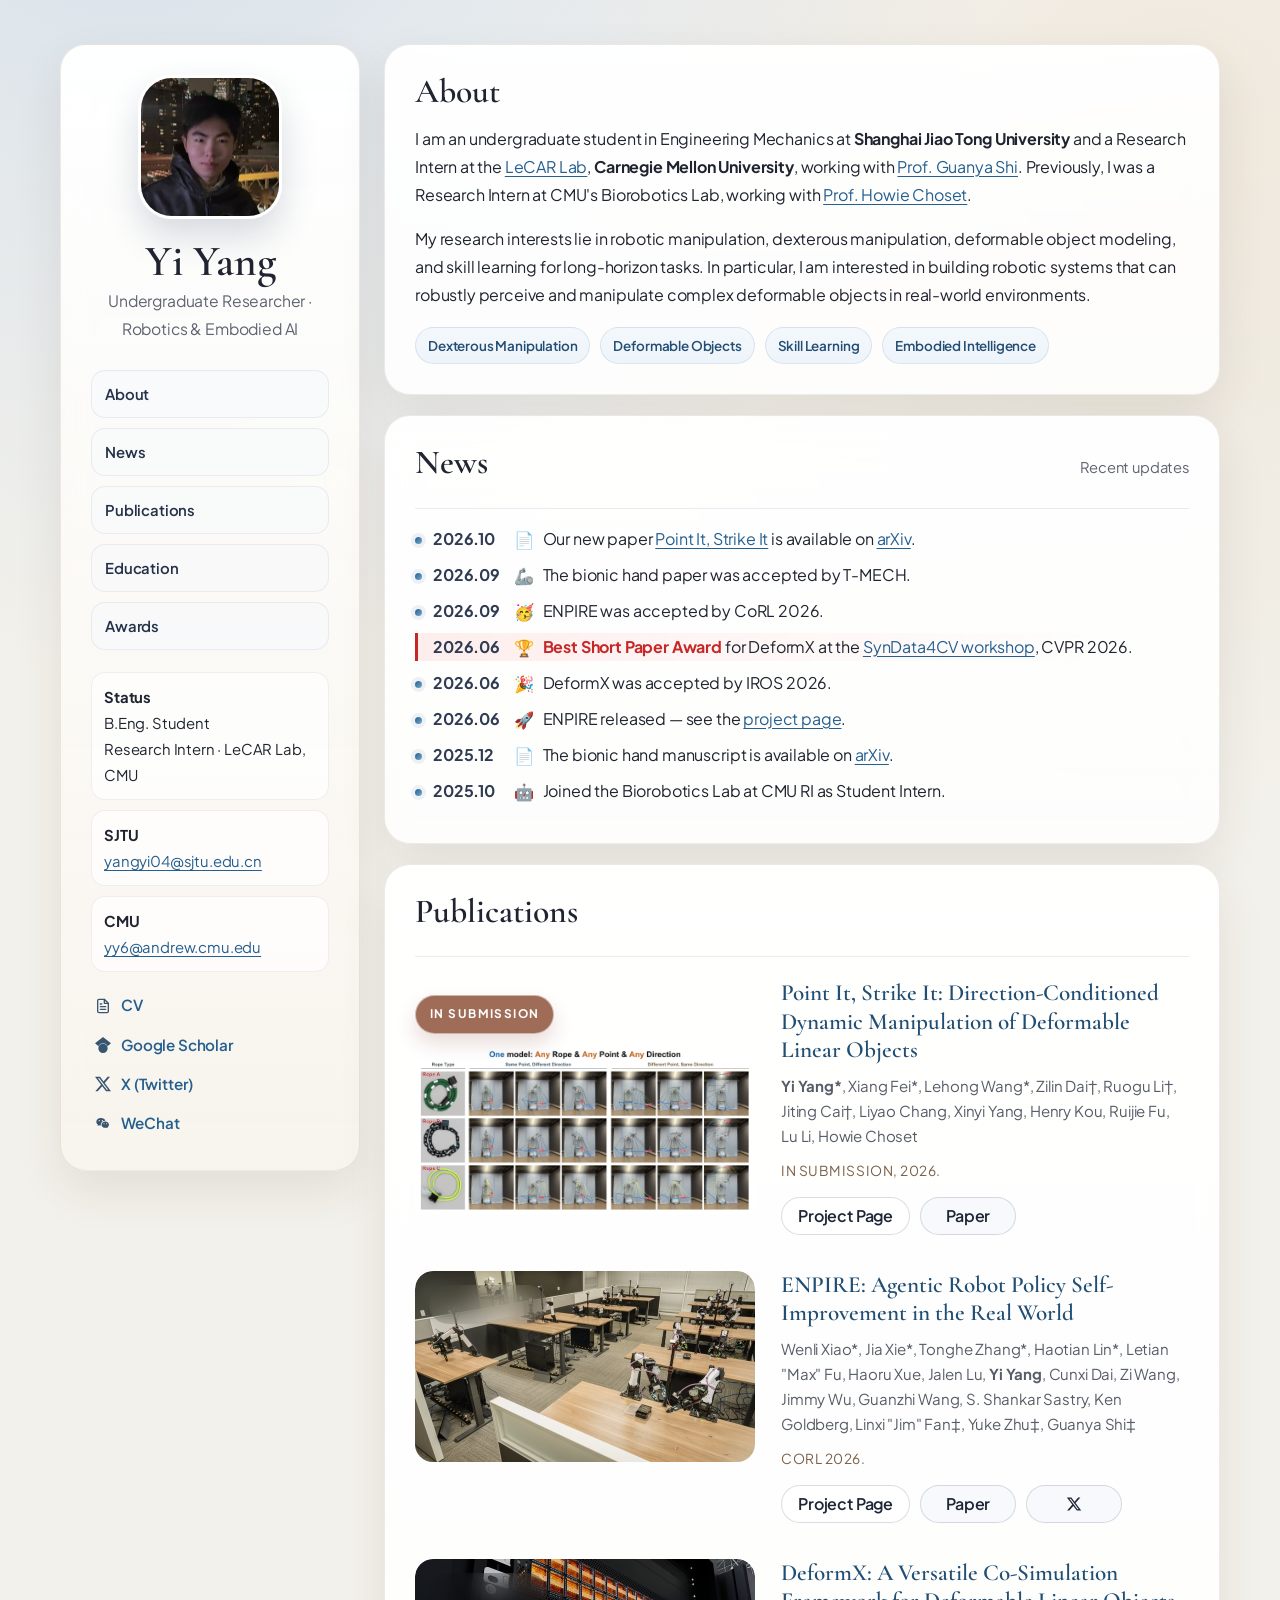
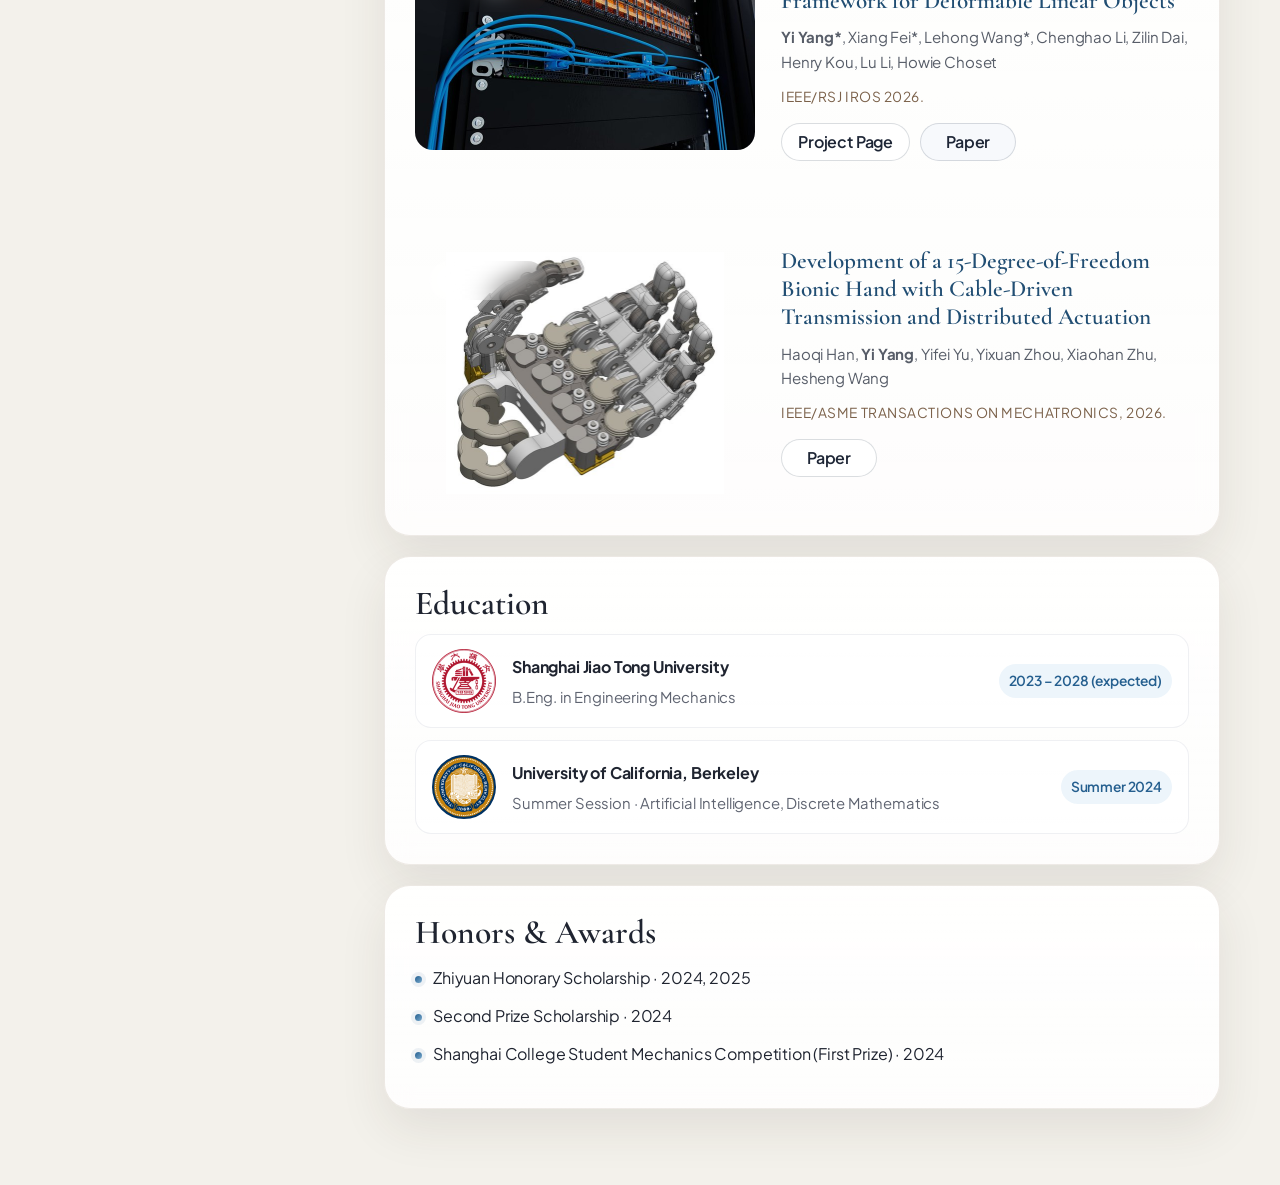
==== index.html @ b7e52bf4 "Update current LeCAR affiliation and remove location" ====
<!DOCTYPE html>
<html lang="en">
<head>
  <meta charset="UTF-8" />
  <meta name="viewport" content="width=device-width, initial-scale=1.0" />
  <title>Yi Yang | Academic Homepage</title>
  <meta name="description" content="Yi Yang is an undergraduate researcher at Shanghai Jiao Tong University and a Research Intern at the LeCAR Lab, Carnegie Mellon University, working with Prof. Guanya Shi. Research in robotics and embodied AI." />
  <link rel="canonical" href="https://yiyang-23.github.io/" />
  <meta property="og:type" content="website" />
  <meta property="og:site_name" content="Yi Yang" />
  <meta property="og:title" content="Yi Yang | Academic Homepage" />
  <meta property="og:description" content="Yi Yang is an undergraduate researcher at Shanghai Jiao Tong University and a Research Intern at the LeCAR Lab, Carnegie Mellon University, working with Prof. Guanya Shi. Research in robotics and embodied AI." />
  <meta property="og:url" content="https://yiyang-23.github.io/" />
  <meta property="og:image" content="https://yiyang-23.github.io/assets/images/og-card.jpg" />
  <meta property="og:image:width" content="1200" />
  <meta property="og:image:height" content="630" />
  <meta property="og:image:alt" content="Yi Yang - Undergraduate Researcher, Robotics &amp; Embodied AI" />
  <meta name="twitter:card" content="summary_large_image" />
  <meta name="twitter:site" content="@_yiyang04" />
  <meta name="twitter:creator" content="@_yiyang04" />
  <link rel="icon" href="/favicon.ico" sizes="any" />
  <link rel="icon" type="image/png" sizes="32x32" href="assets/images/favicon-32.png" />
  <link rel="apple-touch-icon" href="assets/images/apple-touch-icon.png" />
  <link rel="preconnect" href="https://fonts.googleapis.com">
  <link rel="preconnect" href="https://fonts.gstatic.com" crossorigin>
  <link href="https://fonts.googleapis.com/css2?family=Cormorant+Garamond:wght@500;600;700&amp;family=Plus+Jakarta+Sans:wght@400;500;600;700;800&amp;display=swap" rel="stylesheet">
  <link rel="stylesheet" href="assets/css/styles.css" />
</head>
<body>
  <div class="page-shell">
    <aside class="sidebar card">
      <div class="sidebar-intro">
        <div class="avatar">
          <img class="avatar-image" src="assets/images/Profile_picture.jpg" alt="Yi Yang profile photo" width="276" height="407" decoding="async" />
        </div>
        <h1>Yi Yang</h1>
        <p class="role">Undergraduate Researcher · Robotics &amp; Embodied AI</p>
      </div>

      <nav class="quick-nav">
        <a href="#about">About</a>
        <a href="#news">News</a>
        <a href="#publications">Publications</a>
        <a href="#experience">Education</a>
        <a href="#awards">Awards</a>
      </nav>

      <div class="contact-block">
        <p><strong>Status</strong><br>B.Eng. Student<br>Research Intern · LeCAR Lab, CMU</p>
        <p><strong>SJTU</strong><br><a href="mailto:yangyi04@sjtu.edu.cn">yangyi04@sjtu.edu.cn</a></p>
        <p><strong>CMU</strong><br><a href="mailto:yy6@andrew.cmu.edu">yy6@andrew.cmu.edu</a></p>
      </div>

      <ul class="link-list">
        <li>
          <a href="assets/docs/CV_Yi%20YANG.pdf" target="_blank" rel="noopener noreferrer">
            <svg class="link-icon" viewBox="0 0 24 24" width="16" height="16" fill="none" stroke="currentColor" stroke-width="2" stroke-linecap="round" stroke-linejoin="round" aria-hidden="true" focusable="false">
              <path d="M14 2H6a2 2 0 0 0-2 2v16a2 2 0 0 0 2 2h12a2 2 0 0 0 2-2V8z"/>
              <path d="M14 2v6h6"/>
              <path d="M16 13H8M16 17H8M10 9H8"/>
            </svg>
            CV
          </a>
        </li>
        <li>
          <a href="https://scholar.google.com/citations?user=c5EzCCkAAAAJ&amp;hl=en" target="_blank" rel="noopener noreferrer">
            <svg class="link-icon" viewBox="0 0 24 24" width="16" height="16" fill="currentColor" aria-hidden="true" focusable="false">
              <path d="M5.242 13.769L0 9.5 12 0l12 9.5-5.242 4.269C17.548 11.249 14.978 9.5 12 9.5c-2.977 0-5.548 1.748-6.758 4.269zM12 10a7 7 0 1 0 0 14 7 7 0 0 0 0-14z"/>
            </svg>
            Google Scholar
          </a>
        </li>
        <li>
          <a href="https://x.com/_yiyang04" target="_blank" rel="noopener noreferrer">
            <svg class="link-icon" viewBox="0 0 24 24" width="16" height="16" fill="currentColor" aria-hidden="true" focusable="false">
              <path d="M18.901 1.153h3.68l-8.04 9.19L24 22.846h-7.406l-5.8-7.584-6.638 7.584H.474l8.6-9.83L0 1.153h7.594l5.243 6.932zM17.61 20.644h2.039L6.486 3.24H4.298z"/>
            </svg>
            X (Twitter)
          </a>
        </li>
        <li>
          <button type="button" id="wechat-open" aria-haspopup="dialog" aria-controls="wechat-modal">
            <svg class="link-icon" viewBox="0 0 24 24" width="16" height="16" fill="currentColor" aria-hidden="true" focusable="false">
              <path d="M8.69 3C4.99 3 2 5.56 2 8.73c0 1.79.96 3.4 2.47 4.45l-.62 1.89 2.2-1.11c.79.22 1.63.34 2.5.34h.35a5.06 5.06 0 0 1-.2-1.43c0-3.1 3.01-5.6 6.73-5.6h.31C15.24 4.73 12.27 3 8.69 3zm-2.3 3.1a.91.91 0 1 1 0 1.82.91.91 0 0 1 0-1.82zm4.6 0a.91.91 0 1 1 0 1.82.91.91 0 0 1 0-1.82zM15.43 8.3C12.3 8.3 9.8 10.43 9.8 13c0 2.58 2.5 4.71 5.63 4.71.64 0 1.26-.09 1.85-.25l1.9.96-.53-1.64A4.52 4.52 0 0 0 21 13c0-2.57-2.5-4.7-5.57-4.7zm-1.89 2.6a.8.8 0 1 1 0 1.6.8.8 0 0 1 0-1.6zm3.8 0a.8.8 0 1 1 0 1.6.8.8 0 0 1 0-1.6z"/>
            </svg>
            WeChat
          </button>
        </li>
      </ul>
    </aside>

    <main class="content">
      <!-- Core profile summary -->
      <section id="about" class="card">
        <h2>About</h2>
        <p>
          I am an undergraduate student in Engineering Mechanics at <strong>Shanghai Jiao Tong University</strong>
          and a Research Intern at the
          <a href="https://lecar-lab.github.io/" target="_blank" rel="noopener noreferrer">LeCAR Lab</a>,
          <strong>Carnegie Mellon University</strong>, working with
          <a href="https://www.gshi.me/" target="_blank" rel="noopener noreferrer">Prof. Guanya Shi</a>.
          Previously, I was a Research Intern at CMU's Biorobotics Lab, working with
          <a href="https://www.cs.cmu.edu/~choset/" target="_blank" rel="noopener noreferrer">Prof. Howie Choset</a>.
        </p>
        <p>
          My research interests lie in robotic manipulation, dexterous manipulation, deformable object modeling, and
          skill learning for long-horizon tasks. In particular, I am interested in building robotic systems that can
          robustly perceive and manipulate complex deformable objects in real-world environments.
        </p>
        <ul class="chips">
          <li>Dexterous Manipulation</li>
          <li>Deformable Objects</li>
          <li>Skill Learning</li>
          <li>Embodied Intelligence</li>
        </ul>
      </section>

      <section id="news" class="card">
        <div class="section-head">
          <h2>News</h2>
          <span class="muted">Recent updates</span>
        </div>
        <ul class="timeline compact">
          <li><span>2026.10</span> <span class="news-emoji" aria-hidden="true">📄</span> Our new paper <a href="https://deformx.github.io/DeformY/" target="_blank" rel="noopener noreferrer">Point It, Strike It</a> is available on <a href="https://arxiv.org/abs/2610.09573" target="_blank" rel="noopener noreferrer">arXiv</a>.</li>
          <li><span>2026.09</span> <span class="news-emoji" aria-hidden="true">🦾</span> The bionic hand paper was accepted by T-MECH.</li>
          <li><span>2026.09</span> <span class="news-emoji" aria-hidden="true">🥳</span> ENPIRE was accepted by CoRL 2026.</li>
          <li class="news-award"><span>2026.06</span> <span class="news-emoji" aria-hidden="true">🏆</span> <strong class="news-award-title">Best Short Paper Award</strong> for DeformX at the <a href="https://syndata4cv.github.io/" target="_blank" rel="noopener noreferrer">SynData4CV workshop</a>, CVPR 2026.</li>
          <li><span>2026.06</span> <span class="news-emoji" aria-hidden="true">🎉</span> DeformX was accepted by IROS 2026.</li>
          <li><span>2026.06</span> <span class="news-emoji" aria-hidden="true">🚀</span> ENPIRE released &mdash; see the <a href="https://research.nvidia.com/labs/gear/enpire/" target="_blank" rel="noopener noreferrer">project page</a>.</li>
          <li><span>2025.12</span> <span class="news-emoji" aria-hidden="true">📄</span> The bionic hand manuscript is available on <a href="https://arxiv.org/abs/2512.04399" target="_blank" rel="noopener noreferrer">arXiv</a>.</li>
          <li><span>2025.10</span> <span class="news-emoji" aria-hidden="true">🤖</span> Joined the Biorobotics Lab at CMU RI as Student Intern.</li>
        </ul>
      </section>

      <!-- Research outputs -->
      <section id="publications" class="card">
        <div class="section-head">
          <h2>Publications</h2>
        </div>

        <div class="publication-list">
          <article class="publication-card">
            <div class="publication-media point-strike-media">
              <span class="pub-badge warm">In Submission</span>
              <a href="https://deformx.github.io/DeformY/" target="_blank" rel="noopener noreferrer" aria-label="Point It, Strike It project page">
                <img class="publication-image publication-image-point-strike" src="assets/images/point-it-strike-it.webp" alt="Point It, Strike It: real-robot strikes with three ropes at different target positions and arrival directions" width="1600" height="795" loading="lazy" decoding="async" />
              </a>
            </div>

            <div class="publication-body">
              <h3>
                <a href="https://deformx.github.io/DeformY/" target="_blank" rel="noopener noreferrer">
                  Point It, Strike It: Direction-Conditioned Dynamic Manipulation of Deformable Linear Objects
                </a>
              </h3>
              <p class="pub-authors">
                <strong>Yi Yang*</strong>, Xiang Fei*, Lehong Wang*, Zilin Dai&dagger;, Ruogu Li&dagger;,
                Jiting Cai&dagger;, Liyao Chang, Xinyi Yang, Henry Kou, Ruijie Fu, Lu Li, Howie Choset
              </p>
              <p class="pub-meta">In submission, 2026.</p>
              <div class="pub-links">
                <a class="pub-btn" href="https://deformx.github.io/DeformY/" target="_blank" rel="noopener noreferrer">Project Page</a>
                <a class="pub-btn ghost" href="https://arxiv.org/abs/2610.09573" target="_blank" rel="noopener noreferrer">Paper</a>
              </div>
            </div>
          </article>

          <article class="publication-card">
            <div class="publication-media enpire-media">
              <span class="pub-badge">CoRL 2026</span>
              <img class="publication-image publication-image-enpire" src="assets/images/enpire_cover.jpg" alt="ENPIRE robot farm" width="680" height="382" loading="lazy" decoding="async" />
            </div>

            <div class="publication-body">
              <h3>
                <a href="https://research.nvidia.com/labs/gear/enpire/" target="_blank" rel="noopener noreferrer">
                  ENPIRE: Agentic Robot Policy Self-Improvement in the Real World
                </a>
              </h3>
              <p class="pub-authors">
                Wenli Xiao*, Jia Xie*, Tonghe Zhang*, Haotian Lin*, Letian "Max" Fu, Haoru Xue, Jalen Lu,
                <strong>Yi Yang</strong>, Cunxi Dai, Zi Wang, Jimmy Wu, Guanzhi Wang, S. Shankar Sastry,
                Ken Goldberg, Linxi "Jim" Fan&Dagger;, Yuke Zhu&Dagger;, Guanya Shi&Dagger;
              </p>
              <p class="pub-meta">CoRL 2026.</p>
              <div class="pub-links">
                <a class="pub-btn" href="https://research.nvidia.com/labs/gear/enpire/" target="_blank" rel="noopener noreferrer">Project Page</a>
                <a class="pub-btn ghost" href="https://arxiv.org/abs/2606.19980" target="_blank" rel="noopener noreferrer">Paper</a>
                <a class="pub-btn ghost" href="https://x.com/DrJimFan/status/2066921736369766762" target="_blank" rel="noopener noreferrer" aria-label="ENPIRE announcement on X">
                  <svg class="pub-icon" viewBox="0 0 24 24" width="16" height="16" fill="currentColor" aria-hidden="true" focusable="false">
                    <path d="M18.244 2.25h3.308l-7.227 8.26 8.502 11.24H16.17l-5.214-6.817L4.99 21.75H1.68l7.73-8.835L1.254 2.25H8.08l4.713 6.231zm-1.161 17.52h1.833L7.084 4.126H5.117z"/>
                  </svg>
                </a>
              </div>
            </div>
          </article>

          <article class="publication-card">
            <div class="publication-media deformx-media">
              <span class="pub-badge">IROS 2026</span>
              <img class="publication-image publication-image-deformx" src="assets/images/deformx_datacenter.jpg" alt="DeformX data center wire simulation" width="680" height="382" loading="lazy" decoding="async" />
            </div>

            <div class="publication-body">
              <h3>
                <a href="https://deformx.github.io/" target="_blank" rel="noopener noreferrer">
                  DeformX: A Versatile Co-Simulation Framework for Deformable Linear Objects
                </a>
              </h3>
              <p class="pub-authors">
                <strong>Yi Yang*</strong>, Xiang Fei*, Lehong Wang*, Chenghao Li, Zilin Dai, Henry Kou, Lu Li, Howie Choset
              </p>
              <p class="pub-meta">IEEE/RSJ IROS 2026.</p>
              <div class="pub-links">
                <a class="pub-btn" href="https://deformx.github.io/" target="_blank" rel="noopener noreferrer">Project Page</a>
                <a class="pub-btn ghost" href="https://arxiv.org/abs/2606.22116" target="_blank" rel="noopener noreferrer">Paper</a>
              </div>
            </div>
          </article>

          <article class="publication-card">
            <div class="publication-media hand-media">
              <span class="pub-badge">T-MECH</span>
              <img class="publication-image publication-image-hand" src="assets/images/Hand.jpg" alt="Bionic hand project figure" width="558" height="484" loading="lazy" decoding="async" />
            </div>

            <div class="publication-body">
              <h3>
                <a href="https://arxiv.org/abs/2512.04399" target="_blank" rel="noopener noreferrer">
                  Development of a 15-Degree-of-Freedom Bionic Hand with Cable-Driven Transmission and Distributed Actuation
                </a>
              </h3>
              <p class="pub-authors">Haoqi Han, <strong>Yi Yang</strong>, Yifei Yu, Yixuan Zhou, Xiaohan Zhu, Hesheng Wang</p>
              <p class="pub-meta">IEEE/ASME Transactions on Mechatronics, 2026.</p>
              <div class="pub-links">
                <a class="pub-btn" href="https://arxiv.org/abs/2512.04399" target="_blank" rel="noopener noreferrer">Paper</a>
              </div>
            </div>
          </article>
        </div>
      </section>

      <!-- Background and experience -->
      <section id="experience" class="card">
        <h2>Education</h2>
        <ul class="edu-list">
          <li class="edu-item">
            <div class="edu-logo">
              <img src="assets/images/logo_sjtu.png" alt="Shanghai Jiao Tong University logo" width="64" height="64" loading="lazy" decoding="async" />
            </div>
            <div class="edu-body">
              <p class="edu-org">Shanghai Jiao Tong University</p>
              <p class="edu-role">B.Eng. in Engineering Mechanics</p>
            </div>
            <span class="edu-date">2023 – 2028 (expected)</span>
          </li>
          <li class="edu-item">
            <div class="edu-logo">
              <img src="assets/images/logo_berkeley.svg" alt="UC Berkeley seal" width="64" height="64" loading="lazy" decoding="async" />
            </div>
            <div class="edu-body">
              <p class="edu-org">University of California, Berkeley</p>
              <p class="edu-role">Summer Session · Artificial Intelligence, Discrete Mathematics</p>
            </div>
            <span class="edu-date">Summer 2024</span>
          </li>
        </ul>
      </section>

      <!-- Recognition -->
      <section id="awards" class="card">
        <h2>Honors &amp; Awards</h2>
        <ul class="award-grid">
          <li>Zhiyuan Honorary Scholarship · 2024, 2025</li>
          <li>Second Prize Scholarship · 2024</li>
          <li>Shanghai College Student Mechanics Competition (First Prize) · 2024</li>
        </ul>
      </section>
    </main>
  </div>
  <div class="visitor-map" id="visitor-map" hidden>
    <div class="visitor-map-widget" aria-label="Visitor map">
      <script id="_wau905">
        var _wau = _wau || [];
        _wau.push(["map", "05804qh94g", "905", "250", "125", "neosat", "star-blue"]);
      </script>
      <script async src="https://waust.at/m.js"></script>
    </div>
  </div>
  <script>
    // Show the visitor map only once the third-party widget actually renders
    // (it is blocked by many ad blockers / networks, which would leave an empty box).
    (function () {
      var wrap = document.getElementById('visitor-map');
      var widget = wrap && wrap.querySelector('.visitor-map-widget');
      if (!wrap || !widget || !('MutationObserver' in window)) return;
      function reveal() { wrap.hidden = false; }
      if (widget.querySelector('img')) { reveal(); return; }
      var mo = new MutationObserver(function () {
        if (widget.querySelector('img')) { reveal(); mo.disconnect(); }
      });
      mo.observe(widget, { childList: true, subtree: true });
    })();
  </script>

  <div id="wechat-modal" class="wechat-modal" role="dialog" aria-modal="true" aria-labelledby="wechat-modal-title" hidden>
    <div class="wechat-modal-card">
      <button class="wechat-modal-close" type="button" id="wechat-close" aria-label="Close">&times;</button>
      <img src="assets/images/wechat-qr.jpg" alt="WeChat QR code for Yi Yang" width="888" height="1197" loading="lazy" decoding="async" />
      <p id="wechat-modal-title">Scan to add me on WeChat</p>
    </div>
  </div>
  <script>
    (function () {
      var modal = document.getElementById('wechat-modal');
      var openBtn = document.getElementById('wechat-open');
      var closeBtn = document.getElementById('wechat-close');
      if (!modal || !openBtn) return;
      function open() { modal.hidden = false; document.body.classList.add('modal-open'); closeBtn.focus(); }
      function close() { modal.hidden = true; document.body.classList.remove('modal-open'); openBtn.focus(); }
      openBtn.addEventListener('click', open);
      closeBtn.addEventListener('click', close);
      modal.addEventListener('click', function (e) { if (e.target === modal) close(); });
      document.addEventListener('keydown', function (e) { if (e.key === 'Escape' && !modal.hidden) close(); });
    })();
  </script>
</body>
</html>
---- assets/css/styles.css ----
:root {
  --bg: #f3f1eb;
  --panel: rgba(255, 255, 255, 0.88);
  --panel-strong: #ffffff;
  --line: rgba(135, 108, 78, 0.14);
  --line-strong: rgba(78, 99, 133, 0.18);
  --text: #1f2430;
  --muted: #5f6471;
  --accent: #255f8f;
  --accent-soft: #edf5fb;
  --accent-deep: #163a59;
  --warm: #9c5b44;
  --shadow: 0 20px 48px rgba(50, 43, 31, 0.09);
  --shadow-soft: 0 12px 28px rgba(50, 43, 31, 0.06);
}

* {
  box-sizing: border-box;
}

/* width/height attributes on <img> are intrinsic-size hints for aspect-ratio
   (they stop layout shift while images load); this keeps CSS in charge of the
   rendered box. Any class rule that sets an explicit height still wins. */
img {
  height: auto;
}

html,
body {
  margin: 0;
  padding: 0;
}

html {
  scroll-behavior: smooth;
}

body {
  font-family: "Plus Jakarta Sans", -apple-system, BlinkMacSystemFont, "Segoe UI", sans-serif;
  color: var(--text);
  line-height: 1.75;
  background:
    radial-gradient(circle at 10% -8%, rgba(108, 151, 197, 0.26), transparent 28%),
    radial-gradient(circle at 92% 4%, rgba(205, 174, 132, 0.2), transparent 24%),
    linear-gradient(180deg, rgba(255, 255, 255, 0.46) 0%, rgba(255, 255, 255, 0) 22%),
    var(--bg);
  letter-spacing: -0.01em;
}

h1,
h2,
h3 {
  font-family: "Cormorant Garamond", Georgia, serif;
  font-weight: 600;
  letter-spacing: 0;
}

a {
  color: var(--accent);
  text-underline-offset: 0.18em;
}

.page-shell {
  max-width: 1200px;
  margin: 0 auto;
  padding: 44px 20px 76px;
  display: grid;
  gap: 24px;
  grid-template-columns: 300px minmax(0, 1fr);
  align-items: start;
}

.card {
  background: var(--panel);
  border: 1px solid var(--line);
  border-radius: 26px;
  box-shadow: var(--shadow);
  backdrop-filter: blur(14px);
}

.sidebar {
  position: sticky;
  top: 20px;
  padding: 30px;
  background:
    linear-gradient(180deg, rgba(255, 255, 255, 0.97) 0%, rgba(248, 244, 237, 0.92) 100%);
}

.sidebar-intro {
  text-align: center;
}

.avatar {
  width: 144px;
  height: 144px;
  margin: 0 auto;
  border-radius: 34px;
  overflow: hidden;
  border: 3px solid rgba(255, 255, 255, 0.95);
  box-shadow: 0 18px 34px rgba(43, 59, 92, 0.18);
}

.avatar-image {
  width: 100%;
  height: 100%;
  display: block;
  object-fit: cover;
}

h1 {
  margin: 20px 0 4px;
  font-size: 2.7rem;
  line-height: 1.02;
}

.role {
  margin: 0;
  color: var(--muted);
  font-size: 0.98rem;
  max-width: 240px;
  margin-left: auto;
  margin-right: auto;
}

.location {
  margin: 10px auto 0;
  display: inline-flex;
  align-items: center;
  gap: 6px;
  color: var(--muted);
  font-size: 0.9rem;
  font-weight: 500;
}

.location-icon {
  display: block;
  flex: none;
  color: var(--accent);
}

.quick-nav {
  margin: 28px 0 22px;
  display: grid;
  gap: 10px;
}

.quick-nav a {
  color: #243148;
  text-decoration: none;
  background: rgba(248, 249, 251, 0.84);
  border: 1px solid rgba(105, 129, 160, 0.12);
  border-radius: 14px;
  padding: 10px 13px;
  font-size: 0.93rem;
  font-weight: 600;
  transition: background 0.2s ease, border-color 0.2s ease, transform 0.2s ease, box-shadow 0.2s ease;
}

.quick-nav a:hover {
  border-color: rgba(51, 98, 143, 0.22);
  background: rgba(237, 245, 251, 0.95);
  transform: translateX(3px);
  box-shadow: var(--shadow-soft);
}

.contact-block {
  display: grid;
  gap: 10px;
}

.contact-block p {
  margin: 0;
  padding: 11px 12px;
  font-size: 0.93rem;
  border-radius: 14px;
  background: rgba(255, 255, 255, 0.7);
  border: 1px solid rgba(124, 133, 152, 0.12);
}

.button-row {
  margin-top: 16px;
  display: grid;
  gap: 10px;
}

.btn {
  display: inline-block;
  text-align: center;
  text-decoration: none;
  font-size: 0.93rem;
  font-weight: 700;
  border-radius: 14px;
  padding: 11px 14px;
  border: 1px solid transparent;
  background: linear-gradient(135deg, var(--accent-deep) 0%, var(--accent) 100%);
  color: #fff;
  box-shadow: 0 12px 24px rgba(37, 95, 143, 0.18);
  transition: transform 0.2s ease, box-shadow 0.2s ease, opacity 0.2s ease;
}

.btn:hover {
  transform: translateY(-1px);
  box-shadow: 0 16px 28px rgba(37, 95, 143, 0.22);
}

.btn.ghost {
  background: rgba(255, 255, 255, 0.82);
  color: var(--accent);
  border-color: rgba(37, 95, 143, 0.18);
  box-shadow: none;
}

.button-row .btn {
  display: flex;
  align-items: center;
  justify-content: center;
  gap: 8px;
}

.btn-icon {
  display: block;
  flex: none;
}

.link-list {
  list-style: none;
  margin: 18px 0 0;
  padding: 2px 4px 0;
  display: grid;
  gap: 10px;
}

.link-list a,
.link-list button {
  display: inline-flex;
  align-items: center;
  gap: 10px;
  padding: 0;
  border: none;
  background: none;
  font: inherit;
  font-size: 0.95rem;
  font-weight: 600;
  color: var(--accent);
  text-decoration: none;
  cursor: pointer;
}

.link-list a:hover,
.link-list button:hover {
  color: var(--accent-deep);
  text-decoration: underline;
  text-underline-offset: 3px;
}

.link-icon {
  display: block;
  flex: none;
  width: 16px;
  height: 16px;
  color: var(--accent-deep);
  opacity: 0.85;
}

.content {
  display: grid;
  gap: 20px;
}

.visitor-map {
  max-width: 1200px;
  margin: -34px auto 48px;
  padding: 0 20px;
  display: flex;
  justify-content: center;
}

.visitor-map[hidden] {
  display: none;
}

.visitor-map-widget {
  display: inline-flex;
  align-items: center;
  justify-content: center;
  width: 250px;
  min-height: 125px;
  padding: 10px;
  border: 1px solid rgba(37, 95, 143, 0.14);
  border-radius: 18px;
  background: rgba(255, 255, 255, 0.72);
  box-shadow: var(--shadow-soft);
}

/* WeChat QR modal */
.modal-open {
  overflow: hidden;
}

.wechat-modal {
  position: fixed;
  inset: 0;
  z-index: 1000;
  display: flex;
  align-items: center;
  justify-content: center;
  padding: 20px;
  background: rgba(31, 36, 48, 0.55);
  backdrop-filter: blur(4px);
  -webkit-backdrop-filter: blur(4px);
}

.wechat-modal[hidden] {
  display: none;
}

.wechat-modal-card {
  position: relative;
  width: min(340px, 100%);
  padding: 22px 22px 18px;
  text-align: center;
  background: var(--panel-strong);
  border: 1px solid var(--line);
  border-radius: 22px;
  box-shadow: var(--shadow);
}

.wechat-modal-card img {
  display: block;
  width: 100%;
  height: auto;
  border-radius: 14px;
}

.wechat-modal-card p {
  margin: 14px 0 0;
  color: var(--muted);
  font-size: 0.93rem;
  font-weight: 600;
}

.wechat-modal-close {
  position: absolute;
  top: 10px;
  right: 10px;
  width: 32px;
  height: 32px;
  display: flex;
  align-items: center;
  justify-content: center;
  border: none;
  border-radius: 50%;
  background: rgba(37, 95, 143, 0.08);
  color: var(--accent-deep);
  font-size: 1.3rem;
  line-height: 1;
  cursor: pointer;
}

.wechat-modal-close:hover {
  background: rgba(37, 95, 143, 0.16);
}

.content .card {
  padding: 30px;
  background:
    linear-gradient(180deg, rgba(255, 255, 255, 0.96) 0%, rgba(255, 255, 255, 0.86) 100%);
}

h2 {
  margin: 0 0 14px;
  font-size: 2.1rem;
  line-height: 1;
}

h3 {
  margin: 0;
  font-size: 1.2rem;
}

.section-head {
  display: flex;
  justify-content: space-between;
  align-items: baseline;
  gap: 12px;
  padding-bottom: 14px;
  margin-bottom: 16px;
  border-bottom: 1px solid rgba(95, 100, 113, 0.12);
}

.muted {
  color: var(--muted);
  font-size: 0.92rem;
}

.chips {
  list-style: none;
  margin: 18px 0 0;
  padding: 0;
  display: flex;
  flex-wrap: wrap;
  gap: 10px;
}

.chips li {
  background: linear-gradient(180deg, #f4f8fc 0%, #edf4fa 100%);
  color: #234d73;
  border: 1px solid rgba(37, 95, 143, 0.12);
  border-radius: 999px;
  padding: 6px 12px;
  font-size: 0.84rem;
  font-weight: 600;
}

.edu-list {
  margin: 0;
  padding: 0;
  list-style: none;
  display: grid;
  gap: 12px;
}

.edu-item {
  display: grid;
  grid-template-columns: auto minmax(0, 1fr) auto;
  align-items: center;
  gap: 16px;
  padding: 14px 16px;
  border-radius: 16px;
  background: rgba(255, 255, 255, 0.7);
  border: 1px solid rgba(124, 133, 152, 0.12);
}

.edu-logo {
  width: 64px;
  height: 64px;
  flex: none;
  display: flex;
  align-items: center;
  justify-content: center;
}

.edu-logo img {
  width: 64px;
  height: 64px;
  object-fit: contain;
  display: block;
}

.edu-org {
  margin: 0;
  font-weight: 700;
  color: var(--text);
}

.edu-role {
  margin: 3px 0 0;
  font-size: 0.93rem;
  color: var(--muted);
}

.edu-date {
  font-size: 0.86rem;
  font-weight: 600;
  color: var(--accent);
  white-space: nowrap;
  padding: 5px 10px;
  border-radius: 999px;
  background: var(--accent-soft);
}

.timeline,
.award-grid {
  margin: 0;
  padding-left: 0;
  list-style: none;
}

.timeline li,
.award-grid li {
  margin-bottom: 10px;
}

.timeline li,
.award-grid li {
  position: relative;
  padding-left: 18px;
}

.timeline li::before,
.award-grid li::before {
  content: "";
  position: absolute;
  left: 0;
  top: 0.78em;
  width: 7px;
  height: 7px;
  border-radius: 999px;
  background: linear-gradient(135deg, var(--accent) 0%, #78a9cd 100%);
  box-shadow: 0 0 0 4px rgba(37, 95, 143, 0.08);
}

.timeline span {
  font-weight: 700;
  color: #2f3b52;
  display: inline-block;
  min-width: 76px;
}

.timeline.compact li {
  margin-bottom: 8px;
}

.timeline li.news-award {
  border-left: 3px solid #c62828;
  border-radius: 0 8px 8px 0;
  background: linear-gradient(90deg, #fdeeed, rgba(253, 238, 237, 0) 88%);
  padding: 0 12px 0 15px;
}

.timeline li.news-award::before {
  content: none;
}

.news-award-title {
  color: #c62828;
  font-weight: 700;
}

.timeline .news-emoji {
  display: inline-block;
  min-width: 0;
  margin: 0 6px 0 2px;
  font-size: 1.02em;
  font-weight: 400;
  line-height: 1;
  color: inherit;
  transform: translateY(1px);
  filter: saturate(0.92);
}

.publication-list {
  margin-top: 8px;
  display: grid;
  gap: 24px;
}

.publication-card {
  display: grid;
  grid-template-columns: minmax(290px, 340px) minmax(0, 1fr);
  gap: 26px;
  align-items: start;
  padding: 6px 0;
}

.publication-media {
  position: relative;
  min-height: 252px;
  overflow: visible;
  display: flex;
  align-items: center;
  justify-content: center;
  padding: 0;
  background: transparent;
}

.deformx-media {
  min-height: 252px;
  padding: 0;
  background: transparent;
  border-radius: 18px;
  overflow: hidden;
  align-items: stretch;
}

.publication-image {
  width: auto;
  height: auto;
  max-width: 88%;
  max-height: 82%;
  display: block;
  object-fit: contain;
  object-position: center;
}

.publication-image-hand {
  max-width: 82%;
  max-height: 76%;
}

.publication-image-deformx {
  width: 100%;
  height: 100%;
  max-width: 100%;
  max-height: none;
  object-fit: cover;
  border-radius: 18px;
}

.point-strike-media {
  min-height: 252px;
  flex-direction: column;
  align-items: stretch;
  gap: 12px;
}

.point-strike-media .pub-badge {
  position: static;
  align-self: flex-start;
}

.point-strike-media > a {
  display: block;
  width: 100%;
}

.publication-image-point-strike {
  width: 100%;
  height: auto;
  max-width: 100%;
  max-height: none;
  object-fit: contain;
  border-radius: 12px;
}

.publication-body {
  display: grid;
  gap: 10px;
  align-content: start;
}

.pub-badge {
  position: absolute;
  top: 14px;
  left: 14px;
  z-index: 3;
  display: inline-flex;
  align-items: center;
  justify-content: center;
  min-width: 118px;
  padding: 8px 14px;
  border: 1px solid rgba(255, 255, 255, 0.5);
  border-radius: 999px;
  background: rgba(22, 58, 89, 0.8);
  backdrop-filter: blur(12px);
  color: #fff;
  font-size: 0.74rem;
  font-weight: 700;
  letter-spacing: 0.12em;
  text-transform: uppercase;
  box-shadow: 0 10px 20px rgba(14, 31, 66, 0.16);
}

.pub-badge.warm {
  background: rgba(138, 76, 52, 0.82);
  box-shadow: 0 10px 20px rgba(120, 43, 37, 0.16);
}

.publication-body h3 {
  font-size: clamp(1.2rem, 1.02rem + 0.74vw, 1.45rem);
  line-height: 1.22;
  color: #214e73;
}

.publication-body h3 a {
  color: inherit;
  text-decoration: none;
}

.publication-body h3 a:hover {
  text-decoration: underline;
}

.pub-authors {
  margin: 0;
  color: #575d68;
  font-size: 0.94rem;
  line-height: 1.65;
}

.pub-meta {
  margin: 0;
  color: #7b614a;
  font-size: 0.86rem;
  letter-spacing: 0.04em;
  text-transform: uppercase;
}

.pub-links {
  display: flex;
  flex-wrap: wrap;
  gap: 10px;
  padding-top: 4px;
}

.pub-btn {
  display: inline-flex;
  align-items: center;
  justify-content: center;
  min-width: 96px;
  padding: 10px 16px;
  border: 1px solid rgba(29, 44, 63, 0.16);
  border-radius: 999px;
  background: rgba(255, 255, 255, 0.94);
  color: #1e2636;
  text-decoration: none;
  font-weight: 600;
  line-height: 1;
  transition: transform 0.2s ease, border-color 0.2s ease, background 0.2s ease;
}

.pub-btn:hover {
  transform: translateY(-1px);
  border-color: rgba(37, 95, 143, 0.26);
  background: rgba(237, 245, 251, 0.95);
}

.pub-btn.ghost {
  background: rgba(247, 249, 252, 0.92);
}

.pub-btn.disabled {
  border-color: rgba(124, 133, 152, 0.18);
  background: rgba(245, 247, 251, 0.82);
  color: #7c8598;
}

.pub-icon {
  display: block;
  flex: none;
}

.hand-media {
  background: transparent;
}

.enpire-media {
  min-height: 252px;
  padding: 0;
  background: transparent;
  border-radius: 18px;
  overflow: hidden;
  align-items: stretch;
}

.publication-image-enpire {
  width: 100%;
  height: 100%;
  max-width: 100%;
  max-height: none;
  object-fit: cover;
  border-radius: 18px;
}

@media (max-width: 1160px) {
  .page-shell {
    grid-template-columns: 1fr;
  }

  .sidebar {
    position: static;
  }

  .sidebar,
  .content .card {
    border-radius: 24px;
  }
}

@media (max-width: 1080px) {
  .publication-card {
    grid-template-columns: 1fr;
  }
}

@media (max-width: 780px) {
  .content .card,
  .sidebar {
    padding: 24px;
  }

  .publication-body h3 {
    font-size: 1.16rem;
    line-height: 1.26;
  }

  .timeline span {
    min-width: 76px;
  }
}

@media (max-width: 560px) {
  .page-shell {
    padding: 20px 14px 42px;
  }

  .publication-card {
    padding: 18px;
    gap: 16px;
  }

  .publication-media {
    min-height: 216px;
    padding: 10px;
  }

  .deformx-media {
    min-height: 236px;
  }

  .avatar {
    width: 128px;
    height: 128px;
    border-radius: 26px;
  }

  .section-head {
    flex-direction: column;
    align-items: flex-start;
    margin-bottom: 14px;
    padding-bottom: 12px;
  }

  .timeline span {
    min-width: 100%;
    margin-bottom: 2px;
  }

  .timeline li,
  .award-grid li {
    padding-left: 16px;
  }

  .edu-item {
    grid-template-columns: auto minmax(0, 1fr);
  }

  .edu-date {
    grid-column: 2;
    justify-self: start;
  }

  .visitor-map {
    margin: -26px auto 34px;
  }
}

.project-page-body {
  min-height: 100vh;
}

.project-shell {
  max-width: 1180px;
  margin: 0 auto;
  padding: 44px 20px 80px;
  display: grid;
  gap: 20px;
}

.project-back-link {
  width: fit-content;
  color: #243148;
  text-decoration: none;
  font-weight: 700;
  letter-spacing: 0.02em;
}

.project-back-link:hover {
  text-decoration: underline;
}

.project-hero,
.project-section {
  padding: 32px;
  background: linear-gradient(180deg, rgba(255, 255, 255, 0.96) 0%, rgba(255, 255, 255, 0.88) 100%);
}

.project-hero {
  text-align: center;
}

.project-status-row {
  display: flex;
  flex-wrap: wrap;
  justify-content: center;
  align-items: center;
  gap: 12px;
}

.project-status-badge {
  position: static;
}

.project-kicker {
  color: var(--muted);
  font-size: 0.9rem;
  font-weight: 700;
  letter-spacing: 0.08em;
  text-transform: uppercase;
}

.project-hero h1 {
  margin: 20px 0 8px;
  font-size: clamp(3.2rem, 7vw, 4.8rem);
  line-height: 0.94;
  color: #214e73;
}

.project-subtitle {
  margin: 0 auto;
  max-width: 880px;
  font-family: "Cormorant Garamond", Georgia, serif;
  font-size: clamp(1.8rem, 3.4vw, 2.6rem);
  line-height: 1.1;
}

.project-authors {
  margin: 20px auto 10px;
  max-width: 900px;
  color: #2e3647;
  font-size: 1rem;
}

.project-affiliations {
  display: grid;
  gap: 4px;
  color: var(--muted);
  font-size: 0.92rem;
}

.project-affiliations p,
.project-note,
.project-summary,
.project-caption,
.project-lead {
  margin: 0;
}

.project-note {
  margin-top: 10px;
  color: #7b614a;
  font-size: 0.86rem;
  letter-spacing: 0.06em;
  text-transform: uppercase;
}

.project-actions {
  margin-top: 22px;
  display: flex;
  flex-wrap: wrap;
  justify-content: center;
  gap: 10px;
}

.project-cover,
.project-feature-media,
.project-mini-media,
.project-panel-media,
.project-paper-preview {
  margin: 0;
  overflow: hidden;
  border-radius: 22px;
  border: 1px solid rgba(78, 99, 133, 0.14);
  background: rgba(255, 255, 255, 0.96);
  box-shadow: var(--shadow-soft);
}

.project-cover {
  margin-top: 28px;
}

.project-cover img,
.project-feature-media img,
.project-mini-media img,
.project-panel-media img,
.project-paper-preview img {
  width: 100%;
  display: block;
}

.project-lead {
  max-width: 920px;
  margin: 24px auto 0;
  font-size: 1.02rem;
  color: #2d3340;
}

.project-feature {
  display: grid;
  grid-template-columns: minmax(0, 1.4fr) minmax(260px, 0.9fr);
  gap: 24px;
  align-items: start;
}

.project-feature-copy {
  padding-top: 8px;
}

.project-feature-copy h3,
.project-mini-card h3 {
  margin-bottom: 10px;
  color: #214e73;
}

.project-grid {
  display: grid;
  gap: 20px;
}

.project-grid-two {
  grid-template-columns: repeat(2, minmax(0, 1fr));
}

.project-grid-three {
  margin-top: 24px;
  grid-template-columns: repeat(3, minmax(0, 1fr));
}

.project-mini-card,
.project-panel {
  padding: 18px;
  border: 1px solid rgba(78, 99, 133, 0.12);
  border-radius: 24px;
  background: rgba(255, 255, 255, 0.76);
}

.project-mini-card {
  display: grid;
  gap: 14px;
  align-content: start;
  text-align: center;
}

.project-mini-media,
.project-panel-media {
  border-radius: 18px;
}

.project-panel {
  display: grid;
  gap: 14px;
}

.project-stack {
  display: grid;
  gap: 18px;
}

.project-panel-narrow {
  max-width: 860px;
  margin: 0 auto;
}

.project-caption {
  color: #4c5360;
  font-size: 0.94rem;
}

.project-summary {
  margin-top: 20px;
  text-align: center;
  font-size: 1rem;
}

.project-paper-preview {
  display: block;
  transition: transform 0.2s ease, box-shadow 0.2s ease, border-color 0.2s ease;
}

.project-paper-preview:hover {
  transform: translateY(-2px);
  border-color: rgba(37, 95, 143, 0.2);
  box-shadow: 0 18px 34px rgba(50, 43, 31, 0.12);
}

.project-video-frame {
  position: relative;
  overflow: hidden;
  border-radius: 22px;
  border: 1px solid rgba(78, 99, 133, 0.14);
  box-shadow: var(--shadow-soft);
  background: #102030;
  aspect-ratio: 16 / 9;
}

.project-video-frame iframe {
  width: 100%;
  height: 100%;
  border: 0;
}

.project-footer-card h2 {
  margin-bottom: 10px;
}

@media (max-width: 1080px) {
  .project-feature,
  .project-grid-three {
    grid-template-columns: 1fr;
  }
}

@media (max-width: 780px) {
  .project-hero,
  .project-section {
    padding: 24px;
  }

  .project-grid-two {
    grid-template-columns: 1fr;
  }

  .project-status-row {
    flex-direction: column;
  }
}

@media (max-width: 560px) {
  .project-shell {
    padding: 20px 14px 44px;
  }

  .project-hero h1 {
    font-size: 2.8rem;
  }

  .project-subtitle {
    font-size: 1.55rem;
  }
}
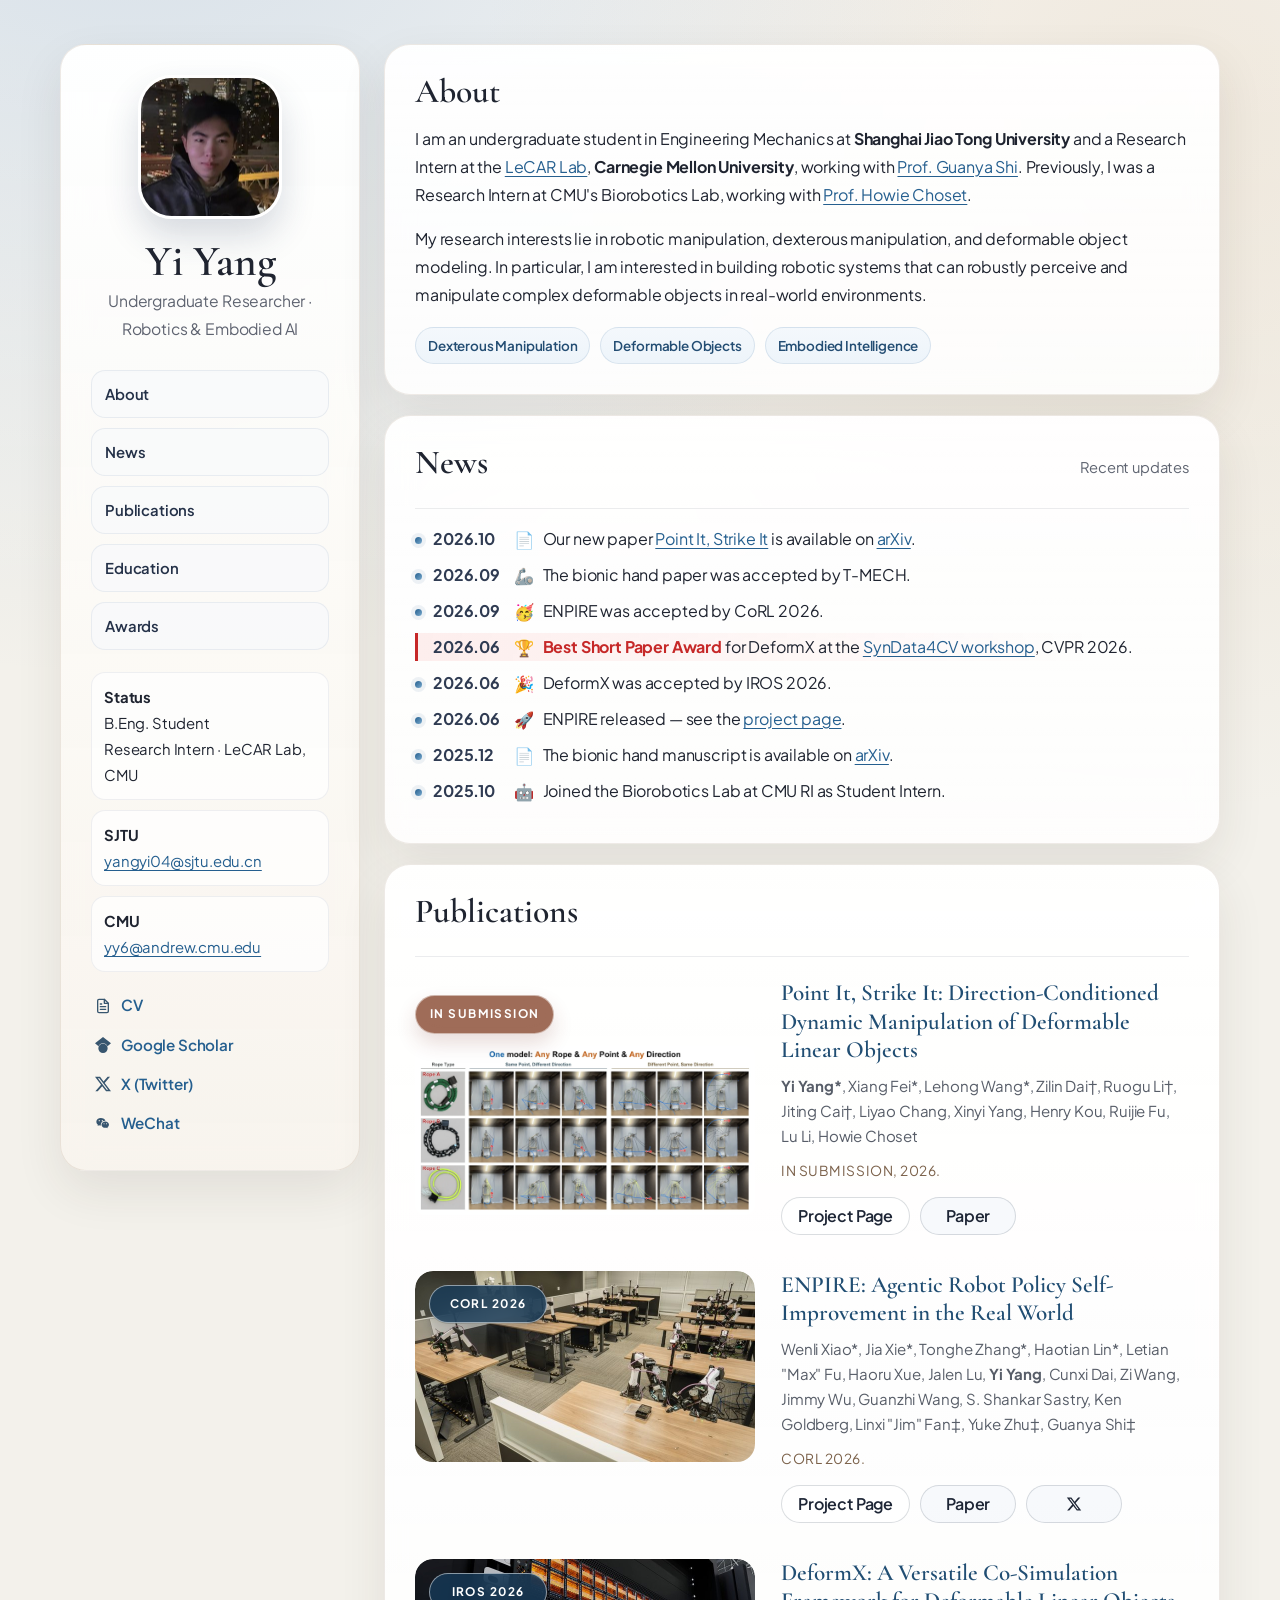
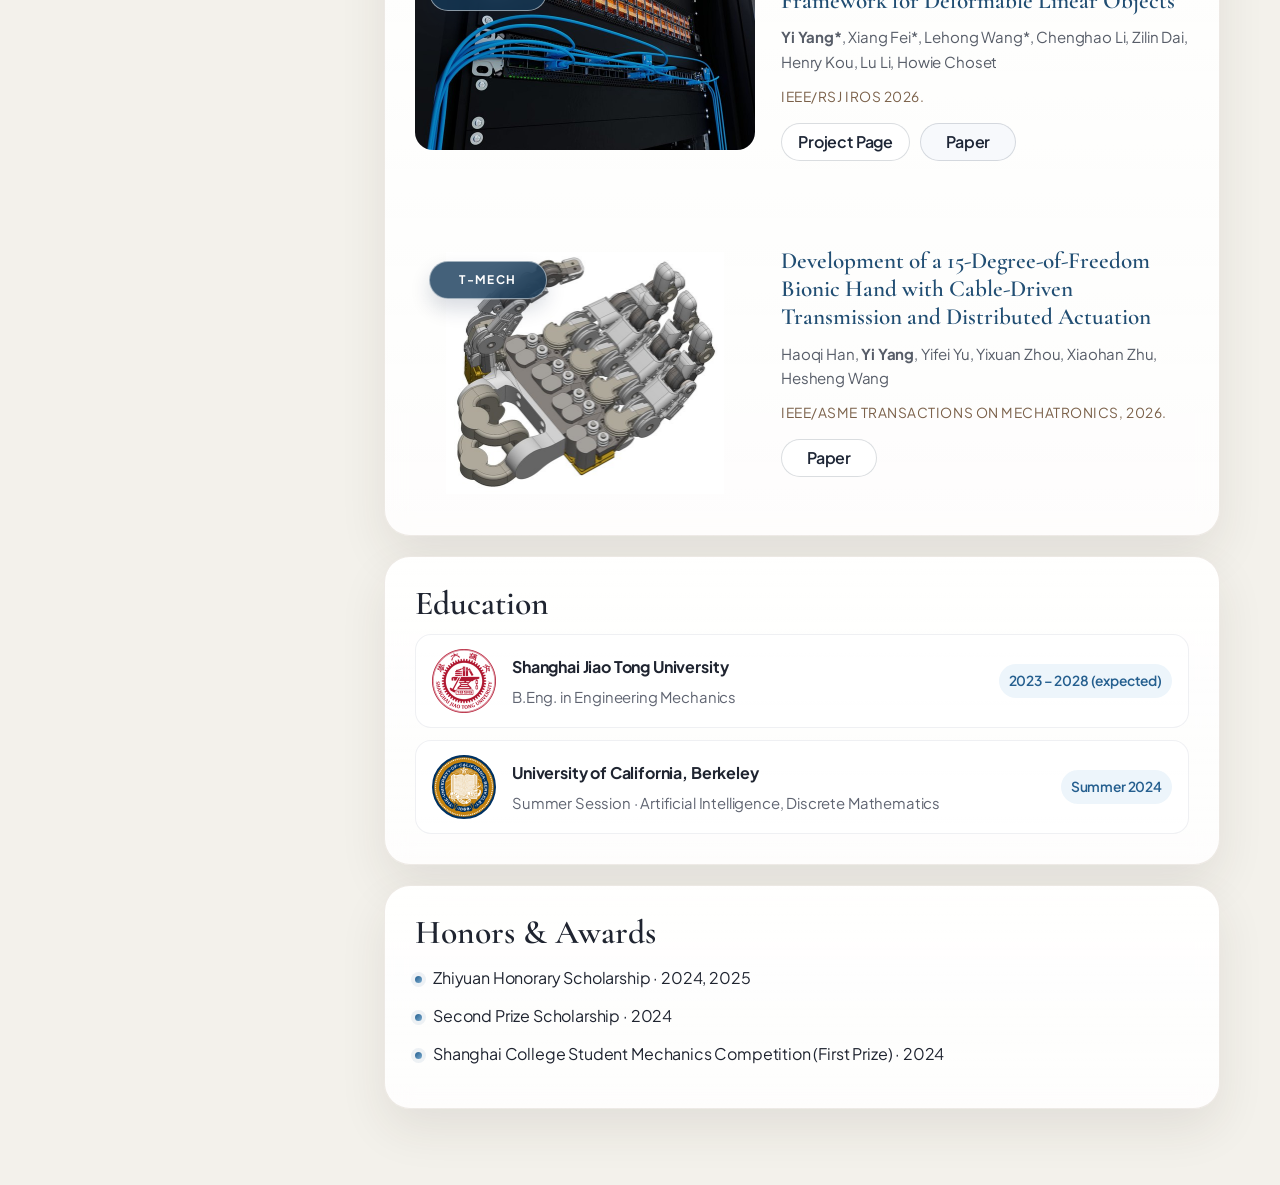
==== commit 3e56949e: "Remove skill learning from homepage research interests" ====
--- a/index.html
+++ b/index.html
@@ -103,14 +103,13 @@
           <a href="https://www.cs.cmu.edu/~choset/" target="_blank" rel="noopener noreferrer">Prof. Howie Choset</a>.
         </p>
         <p>
-          My research interests lie in robotic manipulation, dexterous manipulation, deformable object modeling, and
-          skill learning for long-horizon tasks. In particular, I am interested in building robotic systems that can
+          My research interests lie in robotic manipulation, dexterous manipulation, and deformable object modeling.
+          In particular, I am interested in building robotic systems that can
           robustly perceive and manipulate complex deformable objects in real-world environments.
         </p>
         <ul class="chips">
           <li>Dexterous Manipulation</li>
           <li>Deformable Objects</li>
-          <li>Skill Learning</li>
           <li>Embodied Intelligence</li>
         </ul>
       </section>
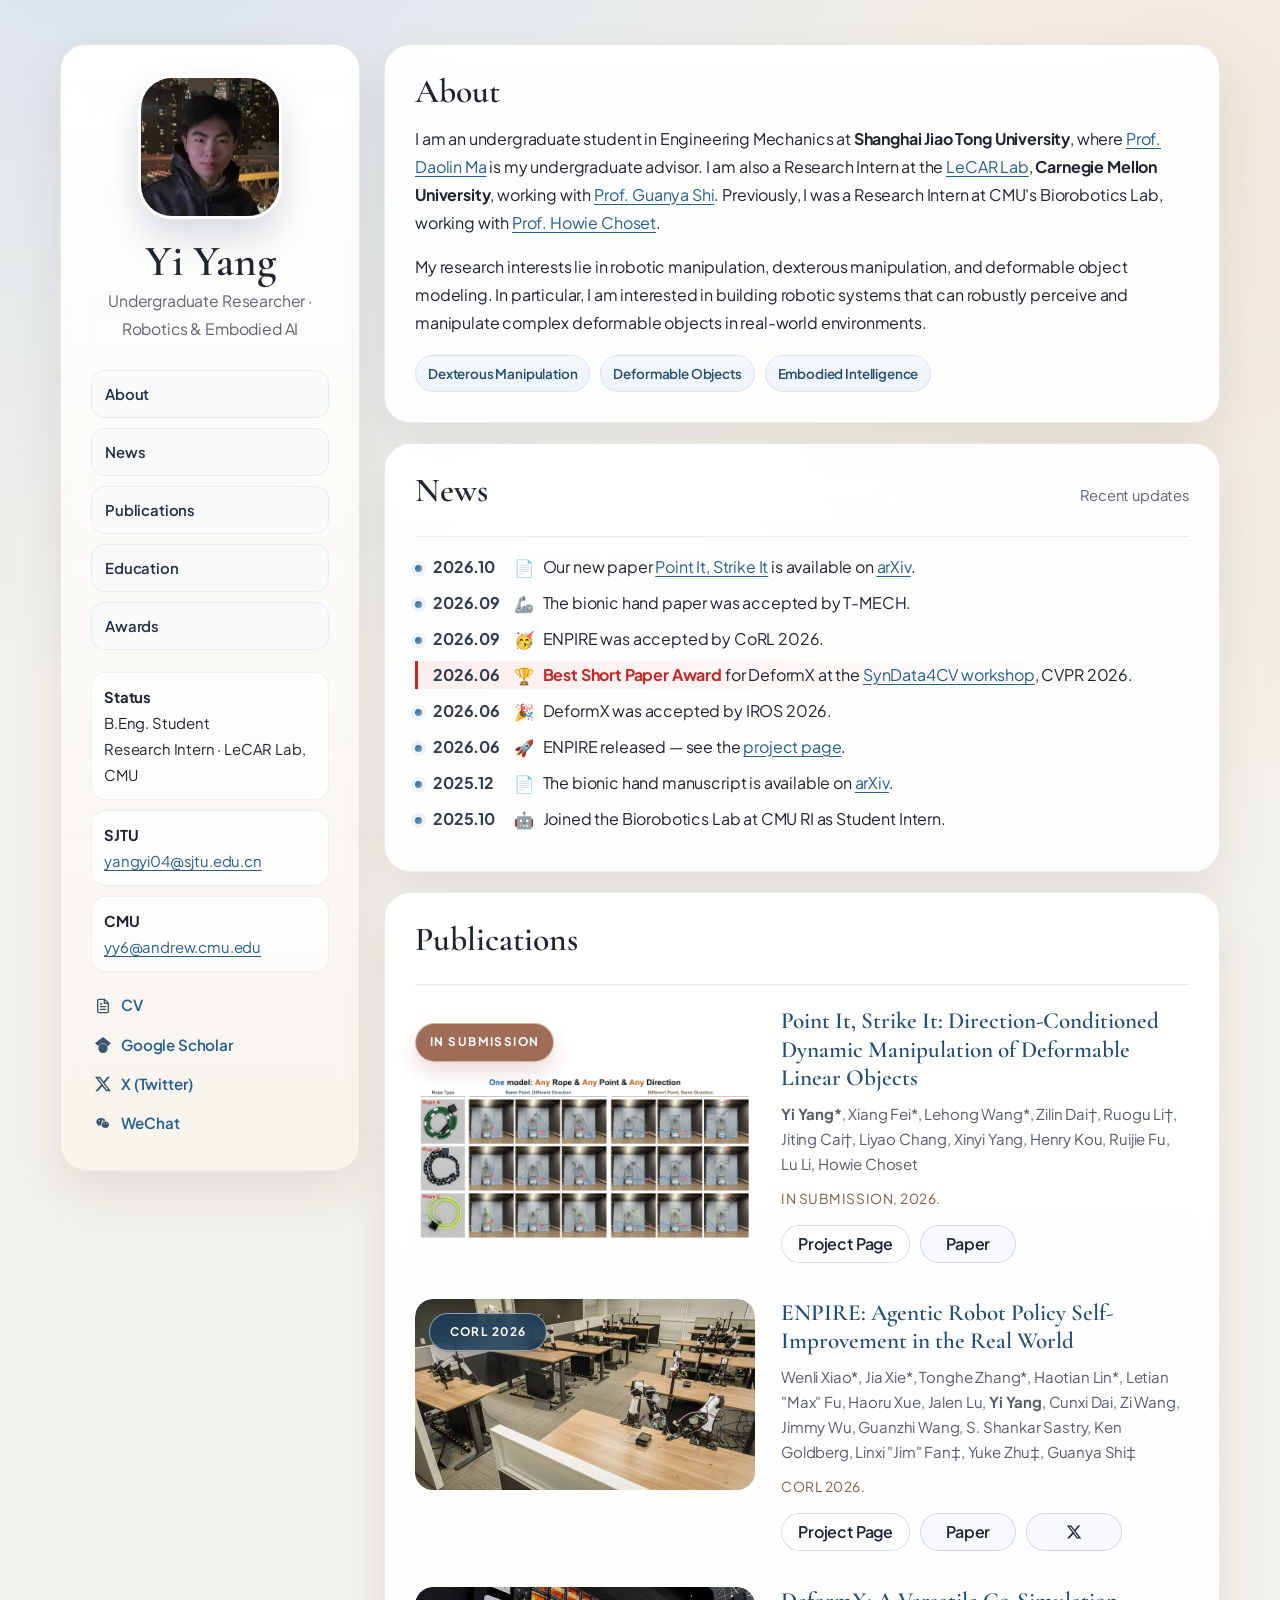
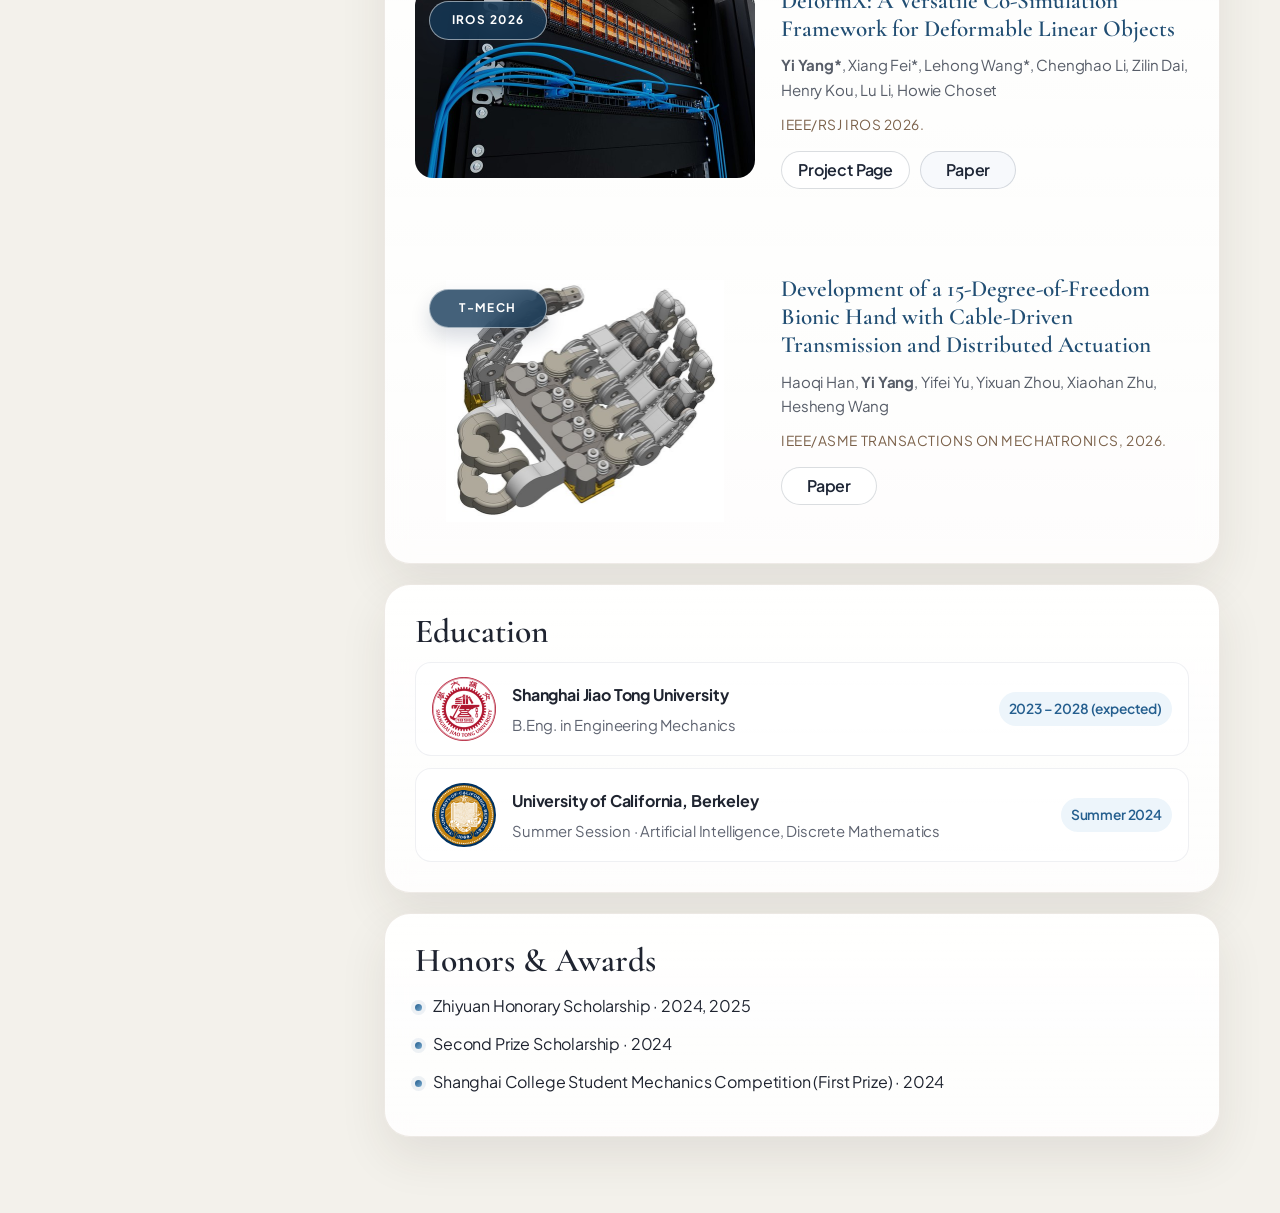
==== commit da49bfcb: "Clarify Daolin Ma as undergraduate advisor" ====
--- a/index.html
+++ b/index.html
@@ -94,8 +94,9 @@
       <section id="about" class="card">
         <h2>About</h2>
         <p>
-          I am an undergraduate student in Engineering Mechanics at <strong>Shanghai Jiao Tong University</strong>
-          and a Research Intern at the
+          I am an undergraduate student in Engineering Mechanics at <strong>Shanghai Jiao Tong University</strong>,
+          where <a href="https://naoce.sjtu.edu.cn/teachers/10294.html" target="_blank" rel="noopener noreferrer">Prof. Daolin Ma</a>
+          is my undergraduate advisor. I am also a Research Intern at the
           <a href="https://lecar-lab.github.io/" target="_blank" rel="noopener noreferrer">LeCAR Lab</a>,
           <strong>Carnegie Mellon University</strong>, working with
           <a href="https://www.gshi.me/" target="_blank" rel="noopener noreferrer">Prof. Guanya Shi</a>.
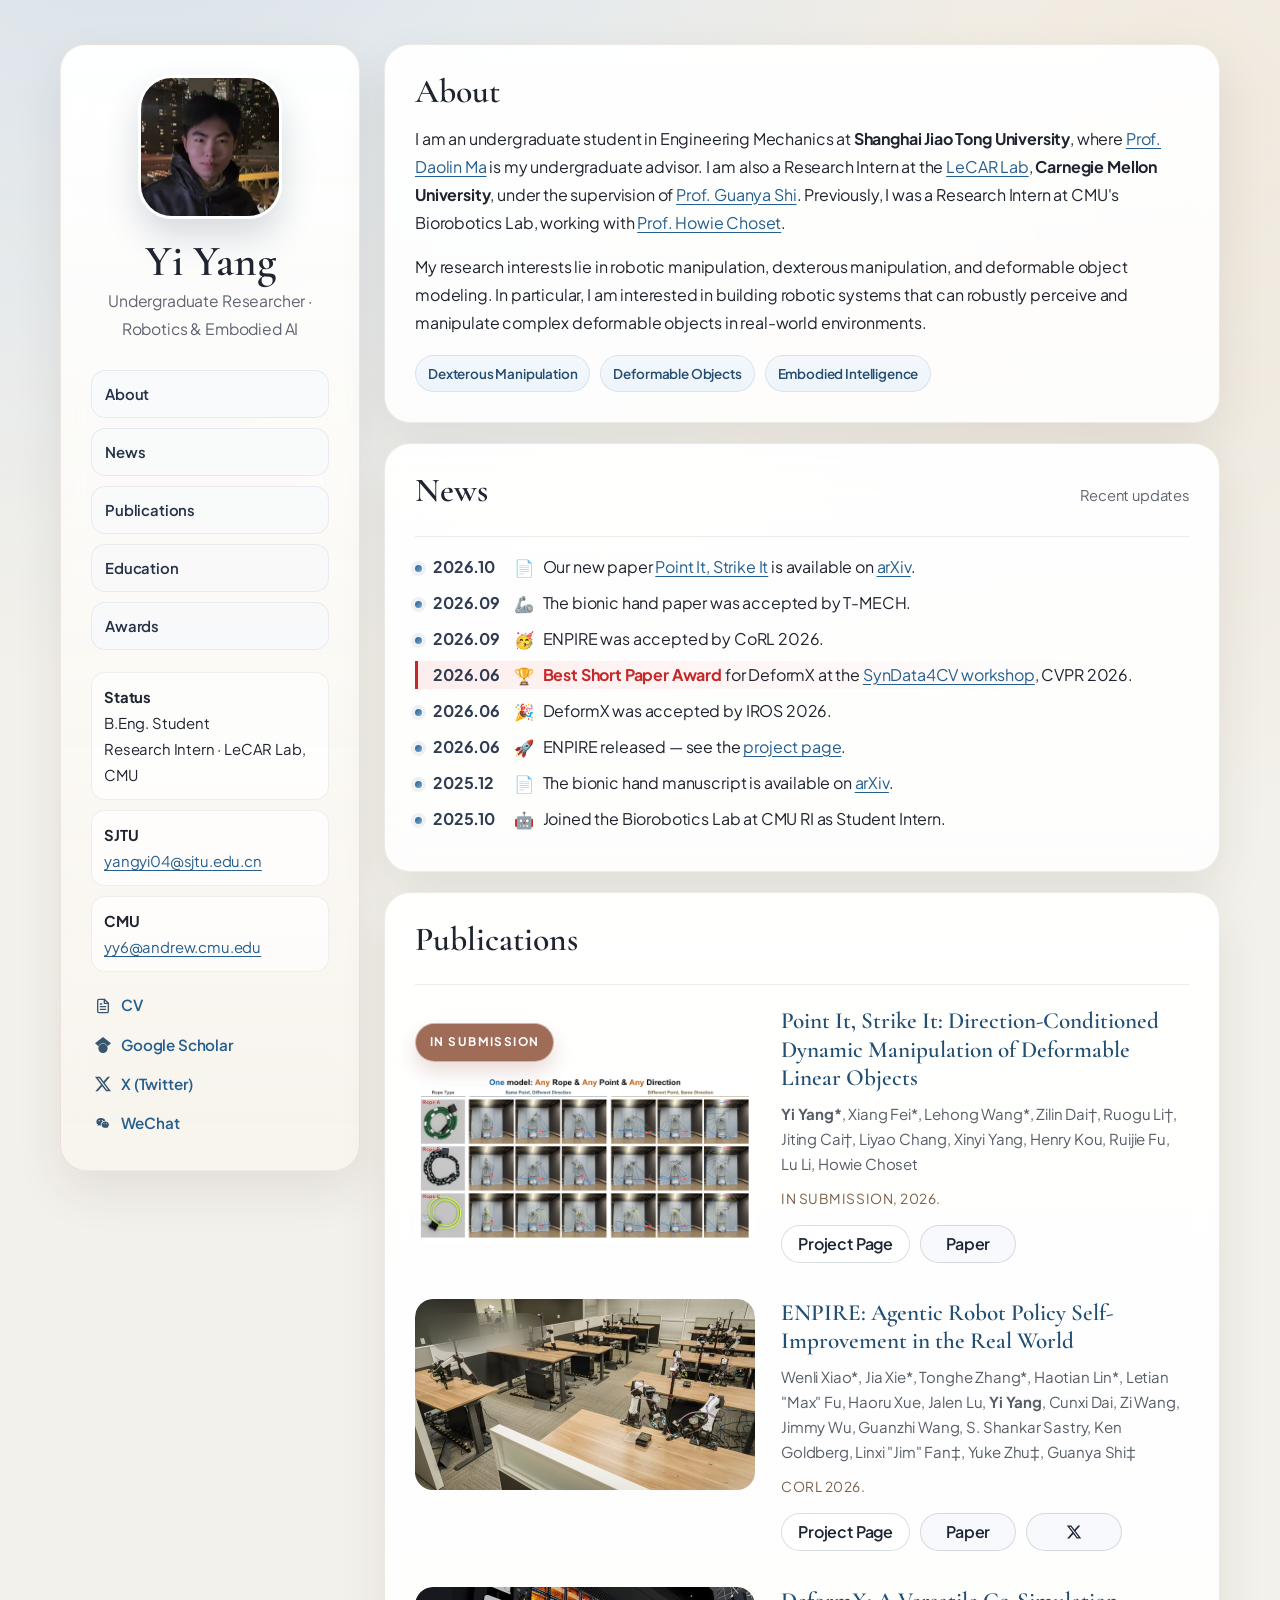
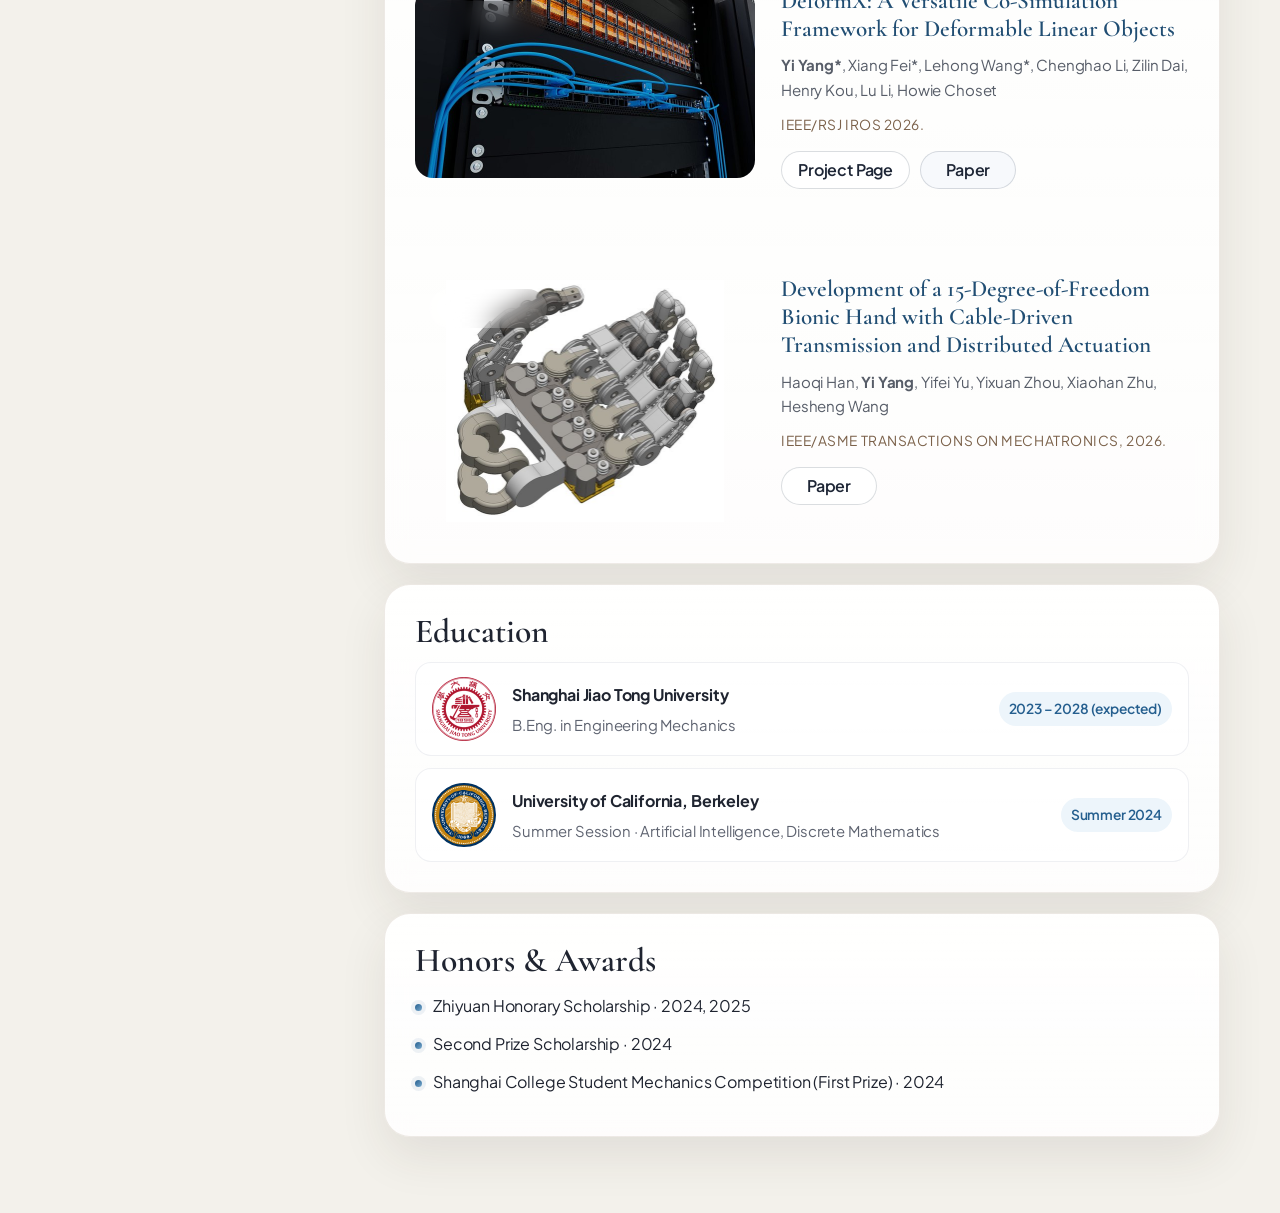
==== commit 56462bc1: "Clarify Guanya Shi supervision wording" ====
--- a/index.html
+++ b/index.html
@@ -4,12 +4,12 @@
   <meta charset="UTF-8" />
   <meta name="viewport" content="width=device-width, initial-scale=1.0" />
   <title>Yi Yang | Academic Homepage</title>
-  <meta name="description" content="Yi Yang is an undergraduate researcher at Shanghai Jiao Tong University and a Research Intern at the LeCAR Lab, Carnegie Mellon University, working with Prof. Guanya Shi. Research in robotics and embodied AI." />
+  <meta name="description" content="Yi Yang is an undergraduate researcher at Shanghai Jiao Tong University and a Research Intern at the LeCAR Lab, Carnegie Mellon University, under the supervision of Prof. Guanya Shi. Research in robotics and embodied AI." />
   <link rel="canonical" href="https://yiyang-23.github.io/" />
   <meta property="og:type" content="website" />
   <meta property="og:site_name" content="Yi Yang" />
   <meta property="og:title" content="Yi Yang | Academic Homepage" />
-  <meta property="og:description" content="Yi Yang is an undergraduate researcher at Shanghai Jiao Tong University and a Research Intern at the LeCAR Lab, Carnegie Mellon University, working with Prof. Guanya Shi. Research in robotics and embodied AI." />
+  <meta property="og:description" content="Yi Yang is an undergraduate researcher at Shanghai Jiao Tong University and a Research Intern at the LeCAR Lab, Carnegie Mellon University, under the supervision of Prof. Guanya Shi. Research in robotics and embodied AI." />
   <meta property="og:url" content="https://yiyang-23.github.io/" />
   <meta property="og:image" content="https://yiyang-23.github.io/assets/images/og-card.jpg" />
   <meta property="og:image:width" content="1200" />
@@ -98,7 +98,7 @@
           where <a href="https://naoce.sjtu.edu.cn/teachers/10294.html" target="_blank" rel="noopener noreferrer">Prof. Daolin Ma</a>
           is my undergraduate advisor. I am also a Research Intern at the
           <a href="https://lecar-lab.github.io/" target="_blank" rel="noopener noreferrer">LeCAR Lab</a>,
-          <strong>Carnegie Mellon University</strong>, working with
+          <strong>Carnegie Mellon University</strong>, under the supervision of
           <a href="https://www.gshi.me/" target="_blank" rel="noopener noreferrer">Prof. Guanya Shi</a>.
           Previously, I was a Research Intern at CMU's Biorobotics Lab, working with
           <a href="https://www.cs.cmu.edu/~choset/" target="_blank" rel="noopener noreferrer">Prof. Howie Choset</a>.
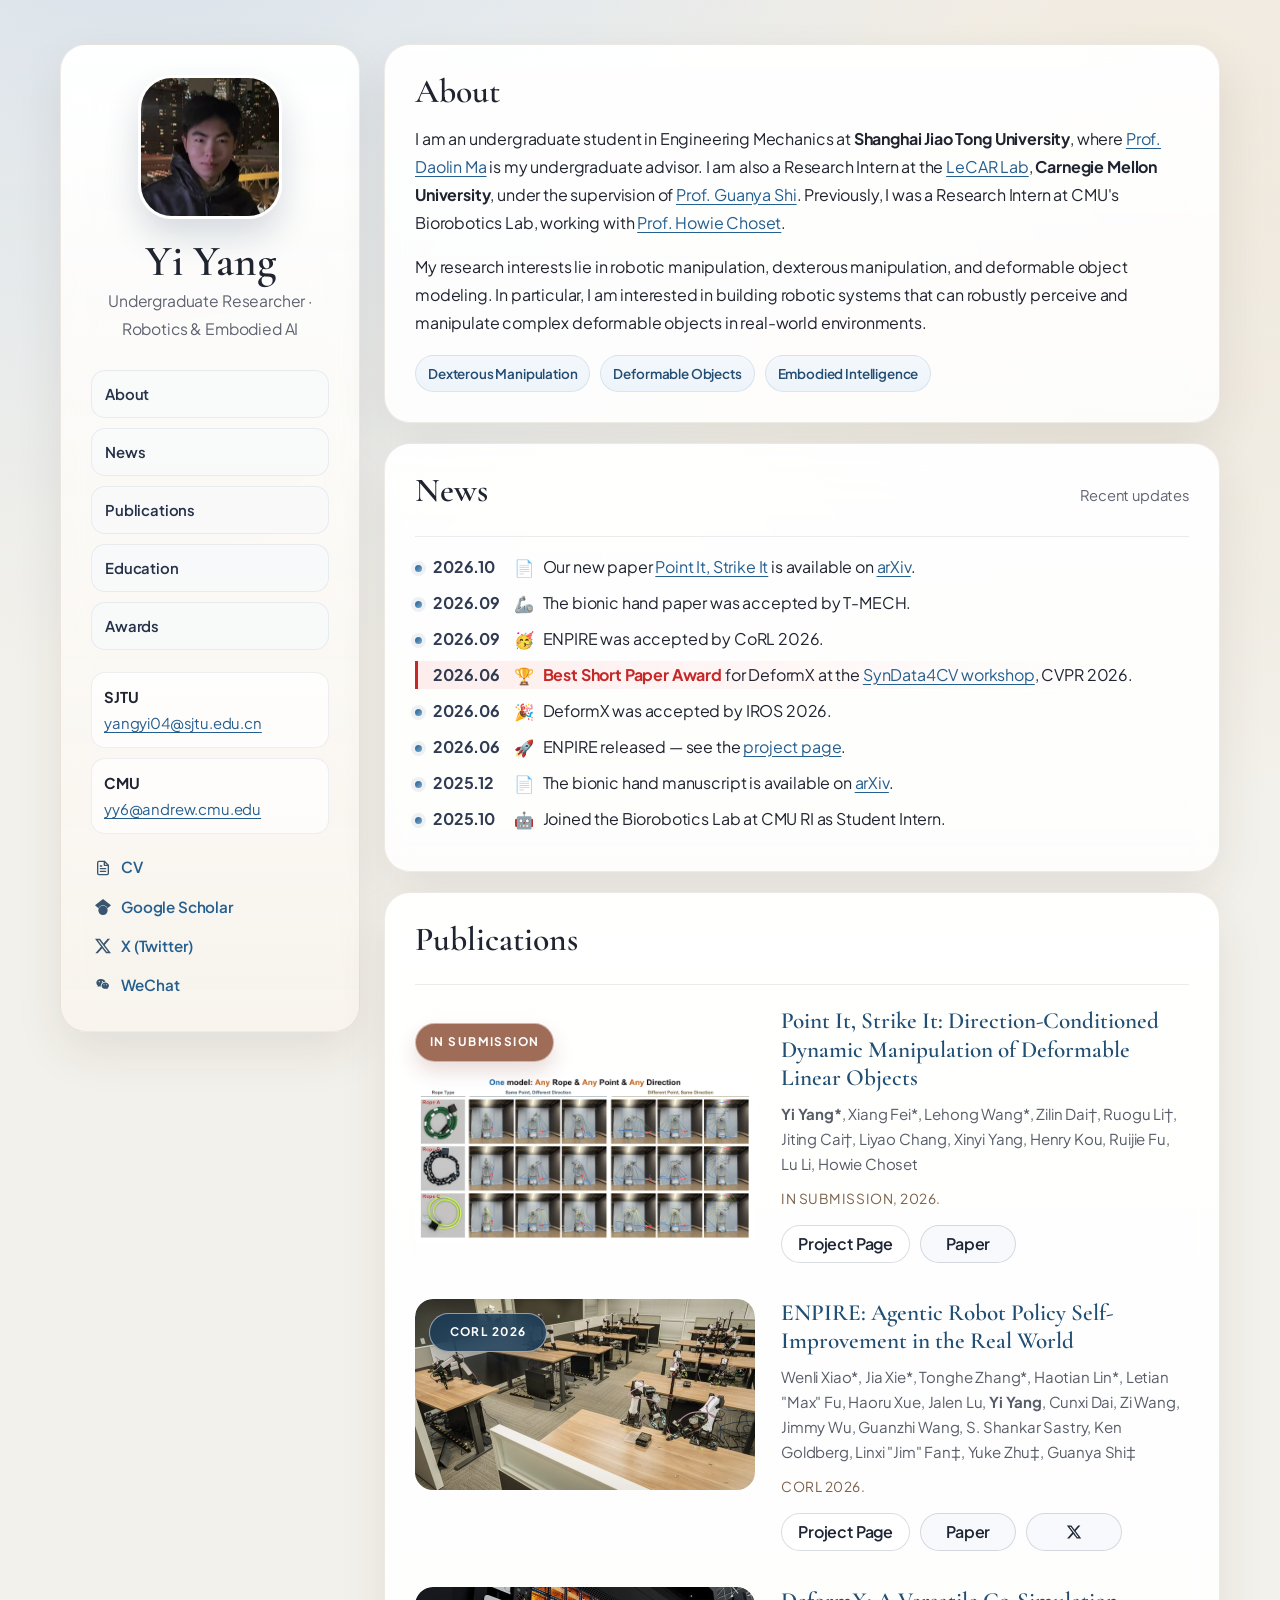
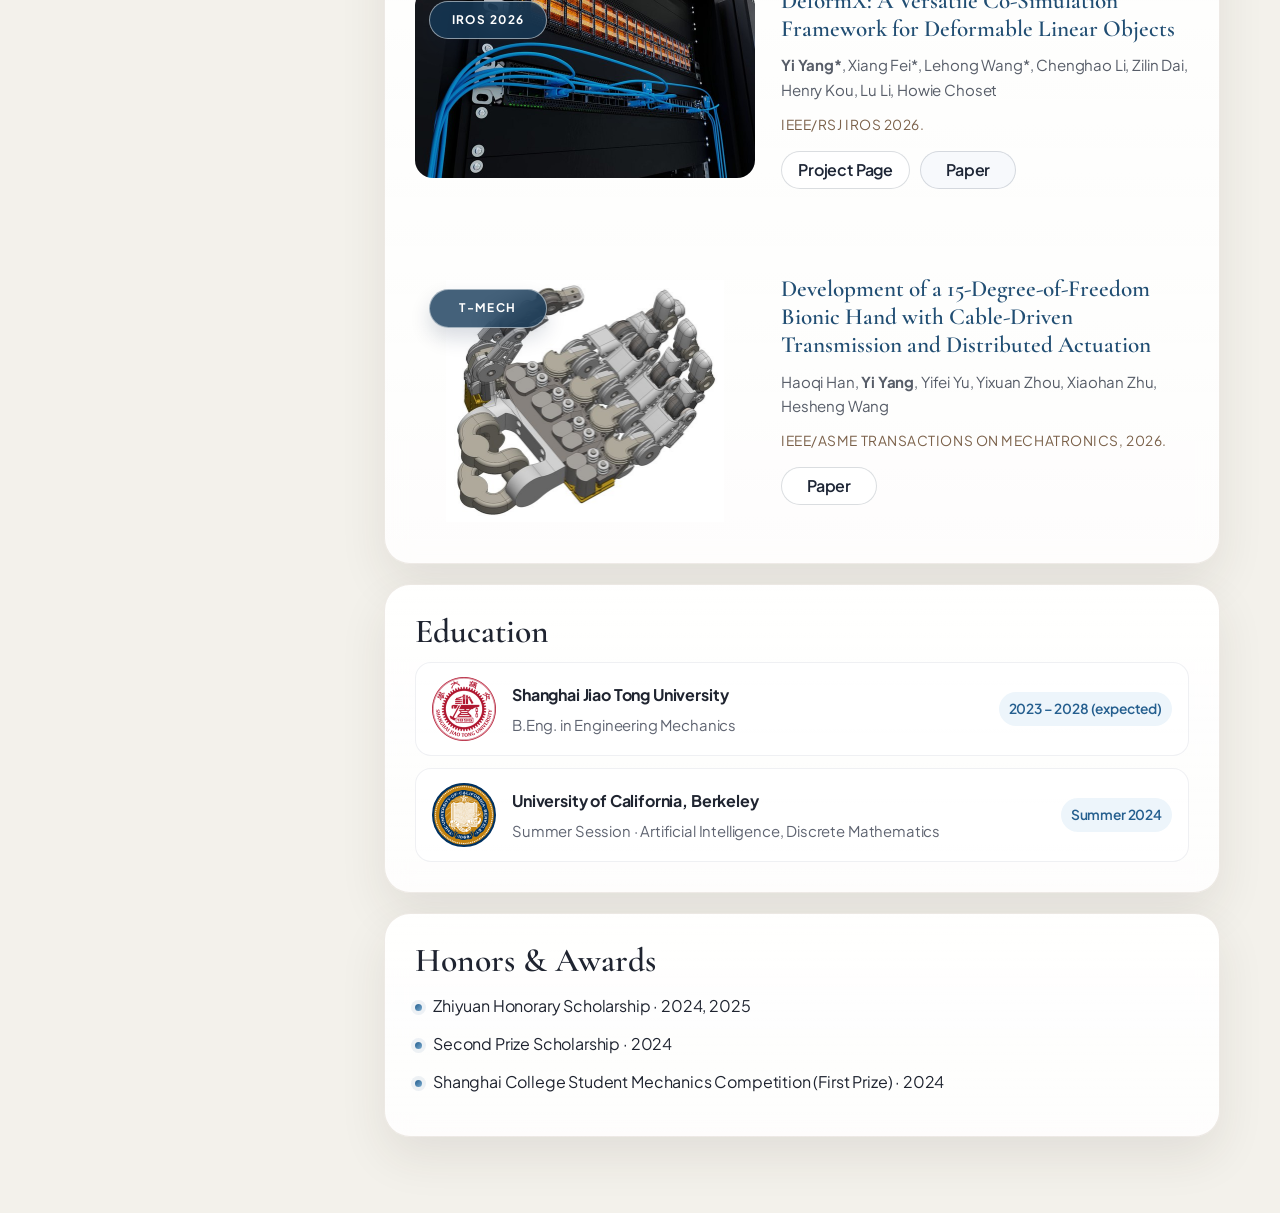
==== commit 4cd5d9f6: "Remove redundant sidebar status block" ====
--- a/index.html
+++ b/index.html
@@ -46,7 +46,6 @@
       </nav>
 
       <div class="contact-block">
-        <p><strong>Status</strong><br>B.Eng. Student<br>Research Intern · LeCAR Lab, CMU</p>
         <p><strong>SJTU</strong><br><a href="mailto:yangyi04@sjtu.edu.cn">yangyi04@sjtu.edu.cn</a></p>
         <p><strong>CMU</strong><br><a href="mailto:yy6@andrew.cmu.edu">yy6@andrew.cmu.edu</a></p>
       </div>
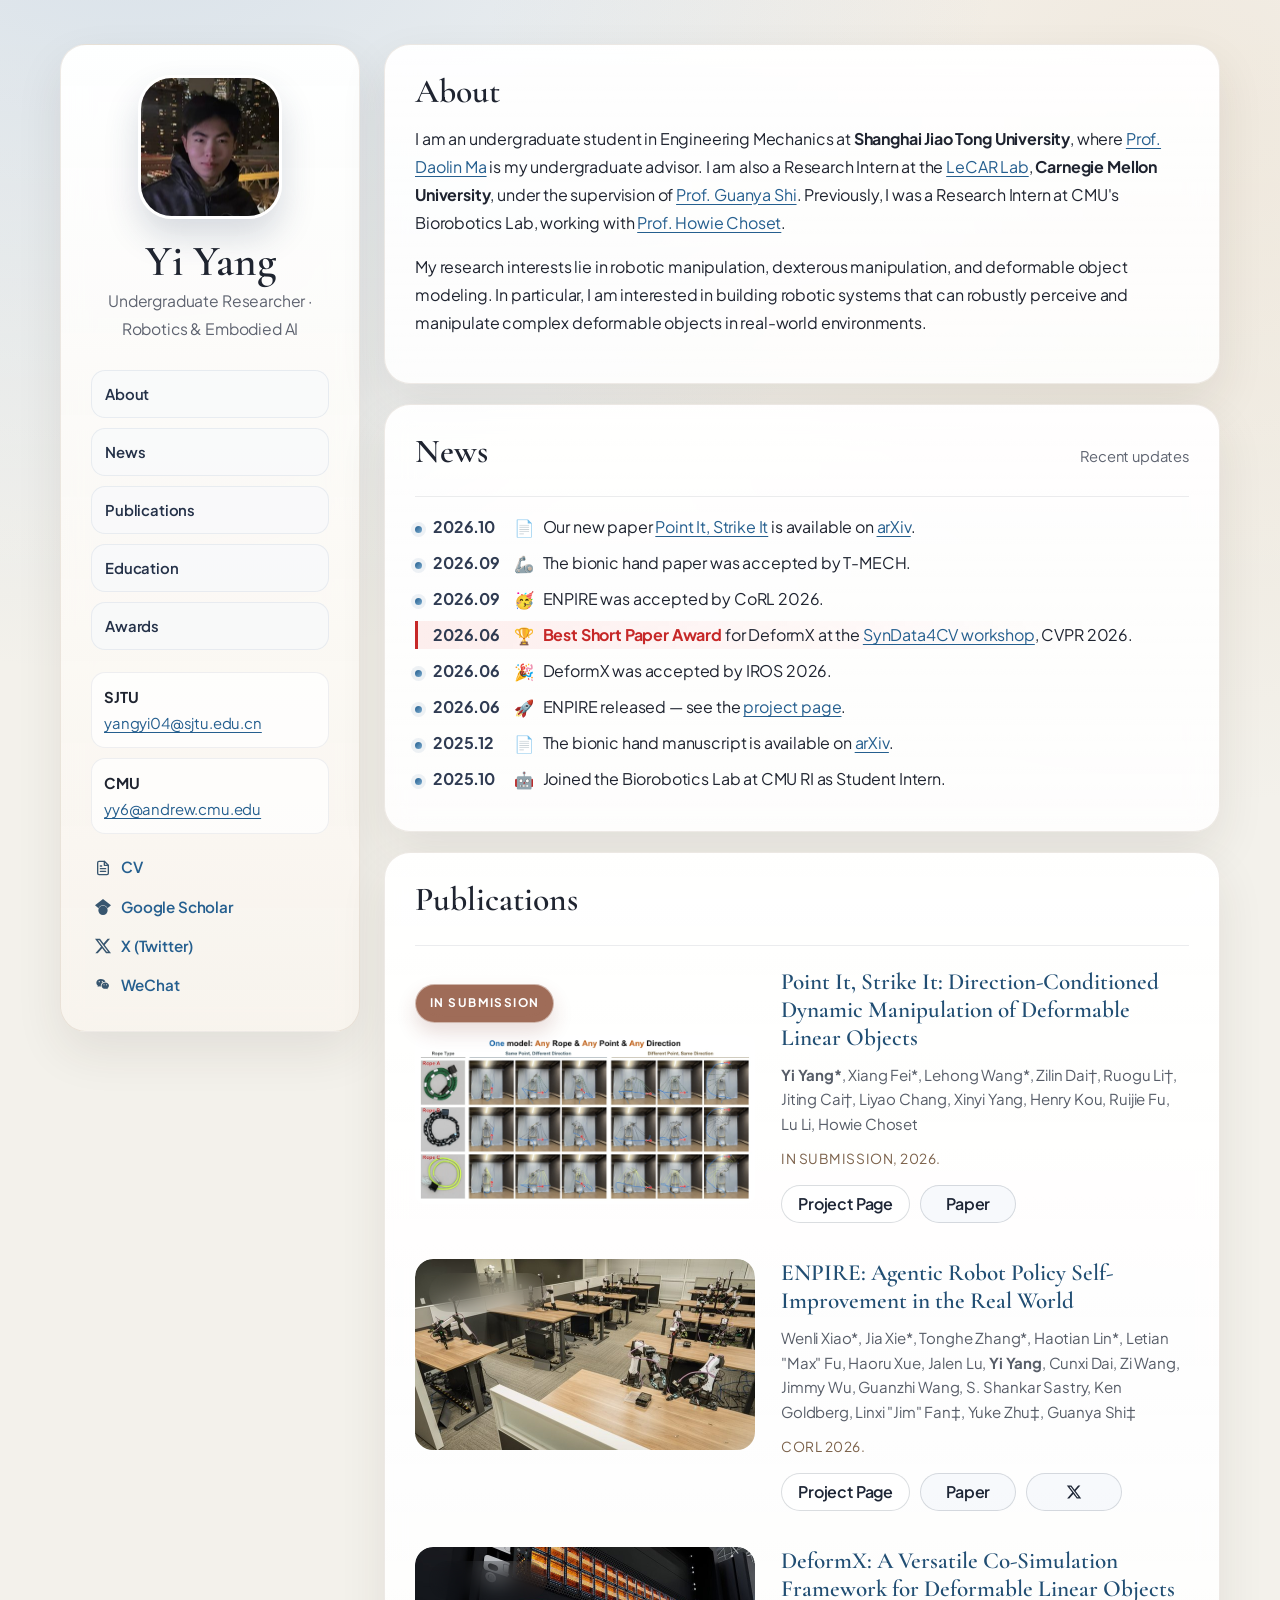
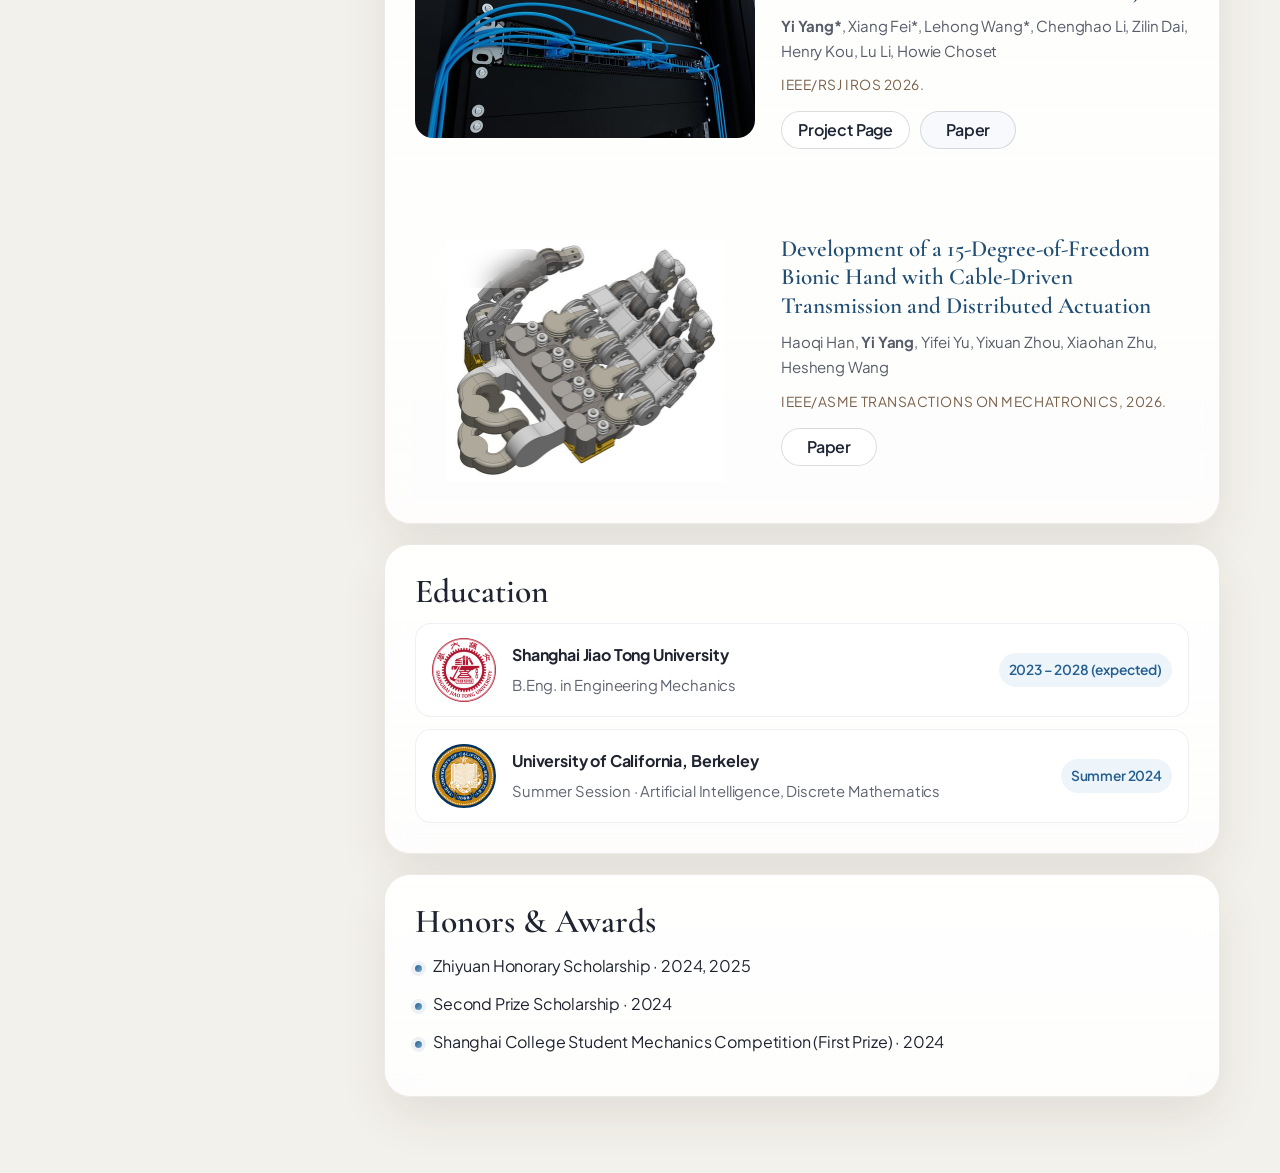
==== commit 494b6ead: "Remove research interest chips" ====
--- a/index.html
+++ b/index.html
@@ -107,11 +107,6 @@
           In particular, I am interested in building robotic systems that can
           robustly perceive and manipulate complex deformable objects in real-world environments.
         </p>
-        <ul class="chips">
-          <li>Dexterous Manipulation</li>
-          <li>Deformable Objects</li>
-          <li>Embodied Intelligence</li>
-        </ul>
       </section>
 
       <section id="news" class="card">
--- a/assets/css/styles.css
+++ b/assets/css/styles.css
@@ -391,25 +391,6 @@
 .muted {
   color: var(--muted);
   font-size: 0.92rem;
-}
-
-.chips {
-  list-style: none;
-  margin: 18px 0 0;
-  padding: 0;
-  display: flex;
-  flex-wrap: wrap;
-  gap: 10px;
-}
-
-.chips li {
-  background: linear-gradient(180deg, #f4f8fc 0%, #edf4fa 100%);
-  color: #234d73;
-  border: 1px solid rgba(37, 95, 143, 0.12);
-  border-radius: 999px;
-  padding: 6px 12px;
-  font-size: 0.84rem;
-  font-weight: 600;
 }
 
 .edu-list {
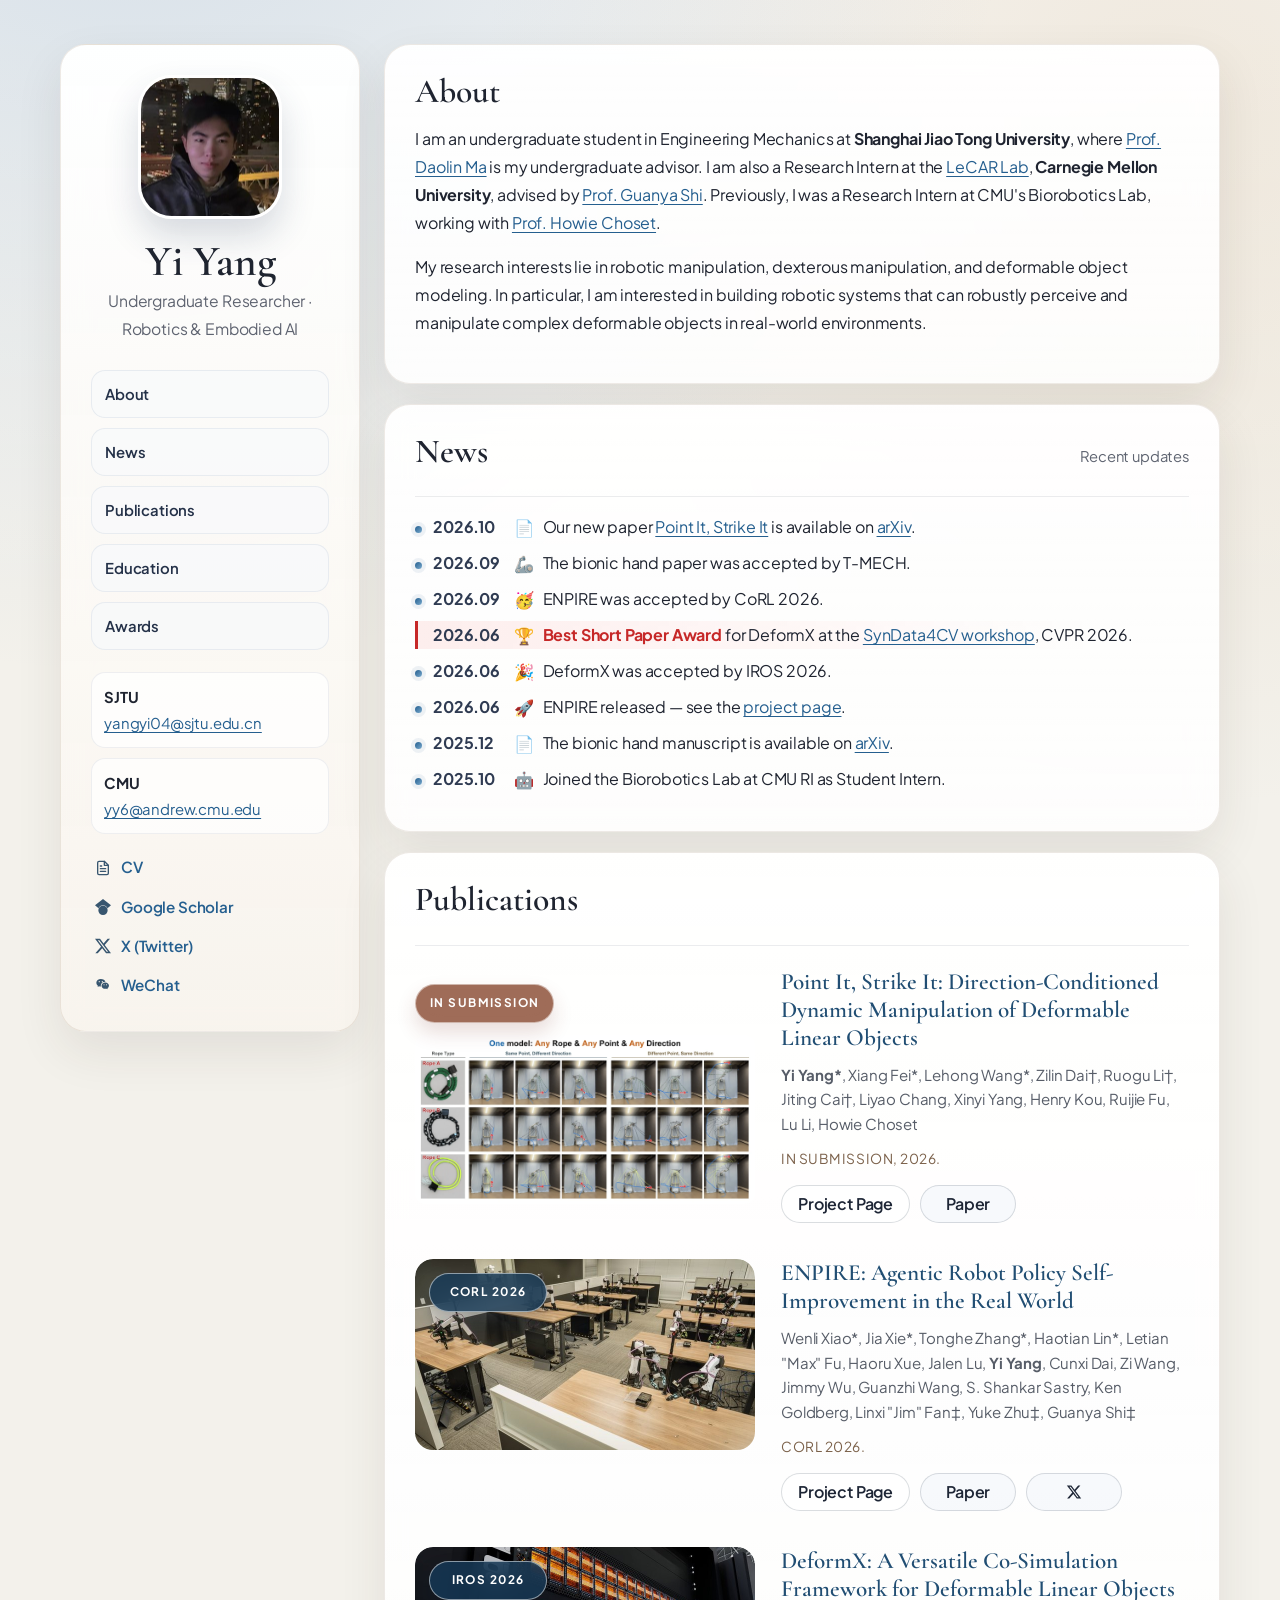
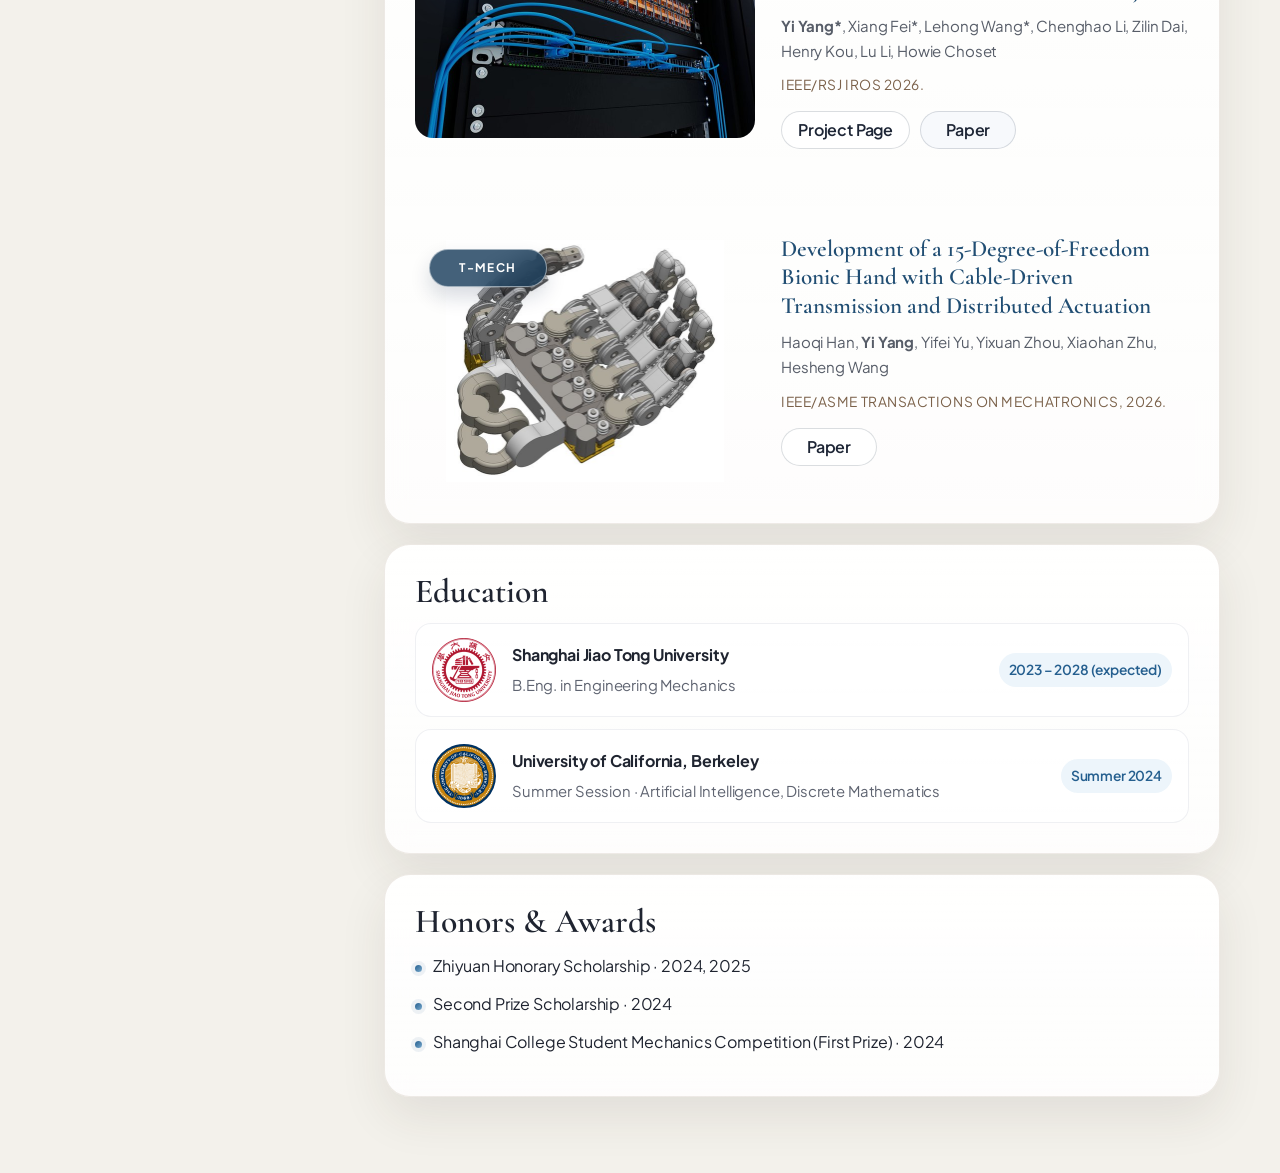
==== commit f9f44606: "Use advised by for Guanya Shi" ====
--- a/index.html
+++ b/index.html
@@ -4,12 +4,12 @@
   <meta charset="UTF-8" />
   <meta name="viewport" content="width=device-width, initial-scale=1.0" />
   <title>Yi Yang | Academic Homepage</title>
-  <meta name="description" content="Yi Yang is an undergraduate researcher at Shanghai Jiao Tong University and a Research Intern at the LeCAR Lab, Carnegie Mellon University, under the supervision of Prof. Guanya Shi. Research in robotics and embodied AI." />
+  <meta name="description" content="Yi Yang is an undergraduate researcher at Shanghai Jiao Tong University and a Research Intern at the LeCAR Lab, Carnegie Mellon University, advised by Prof. Guanya Shi. Research in robotics and embodied AI." />
   <link rel="canonical" href="https://yiyang-23.github.io/" />
   <meta property="og:type" content="website" />
   <meta property="og:site_name" content="Yi Yang" />
   <meta property="og:title" content="Yi Yang | Academic Homepage" />
-  <meta property="og:description" content="Yi Yang is an undergraduate researcher at Shanghai Jiao Tong University and a Research Intern at the LeCAR Lab, Carnegie Mellon University, under the supervision of Prof. Guanya Shi. Research in robotics and embodied AI." />
+  <meta property="og:description" content="Yi Yang is an undergraduate researcher at Shanghai Jiao Tong University and a Research Intern at the LeCAR Lab, Carnegie Mellon University, advised by Prof. Guanya Shi. Research in robotics and embodied AI." />
   <meta property="og:url" content="https://yiyang-23.github.io/" />
   <meta property="og:image" content="https://yiyang-23.github.io/assets/images/og-card.jpg" />
   <meta property="og:image:width" content="1200" />
@@ -97,7 +97,7 @@
           where <a href="https://naoce.sjtu.edu.cn/teachers/10294.html" target="_blank" rel="noopener noreferrer">Prof. Daolin Ma</a>
           is my undergraduate advisor. I am also a Research Intern at the
           <a href="https://lecar-lab.github.io/" target="_blank" rel="noopener noreferrer">LeCAR Lab</a>,
-          <strong>Carnegie Mellon University</strong>, under the supervision of
+          <strong>Carnegie Mellon University</strong>, advised by
           <a href="https://www.gshi.me/" target="_blank" rel="noopener noreferrer">Prof. Guanya Shi</a>.
           Previously, I was a Research Intern at CMU's Biorobotics Lab, working with
           <a href="https://www.cs.cmu.edu/~choset/" target="_blank" rel="noopener noreferrer">Prof. Howie Choset</a>.
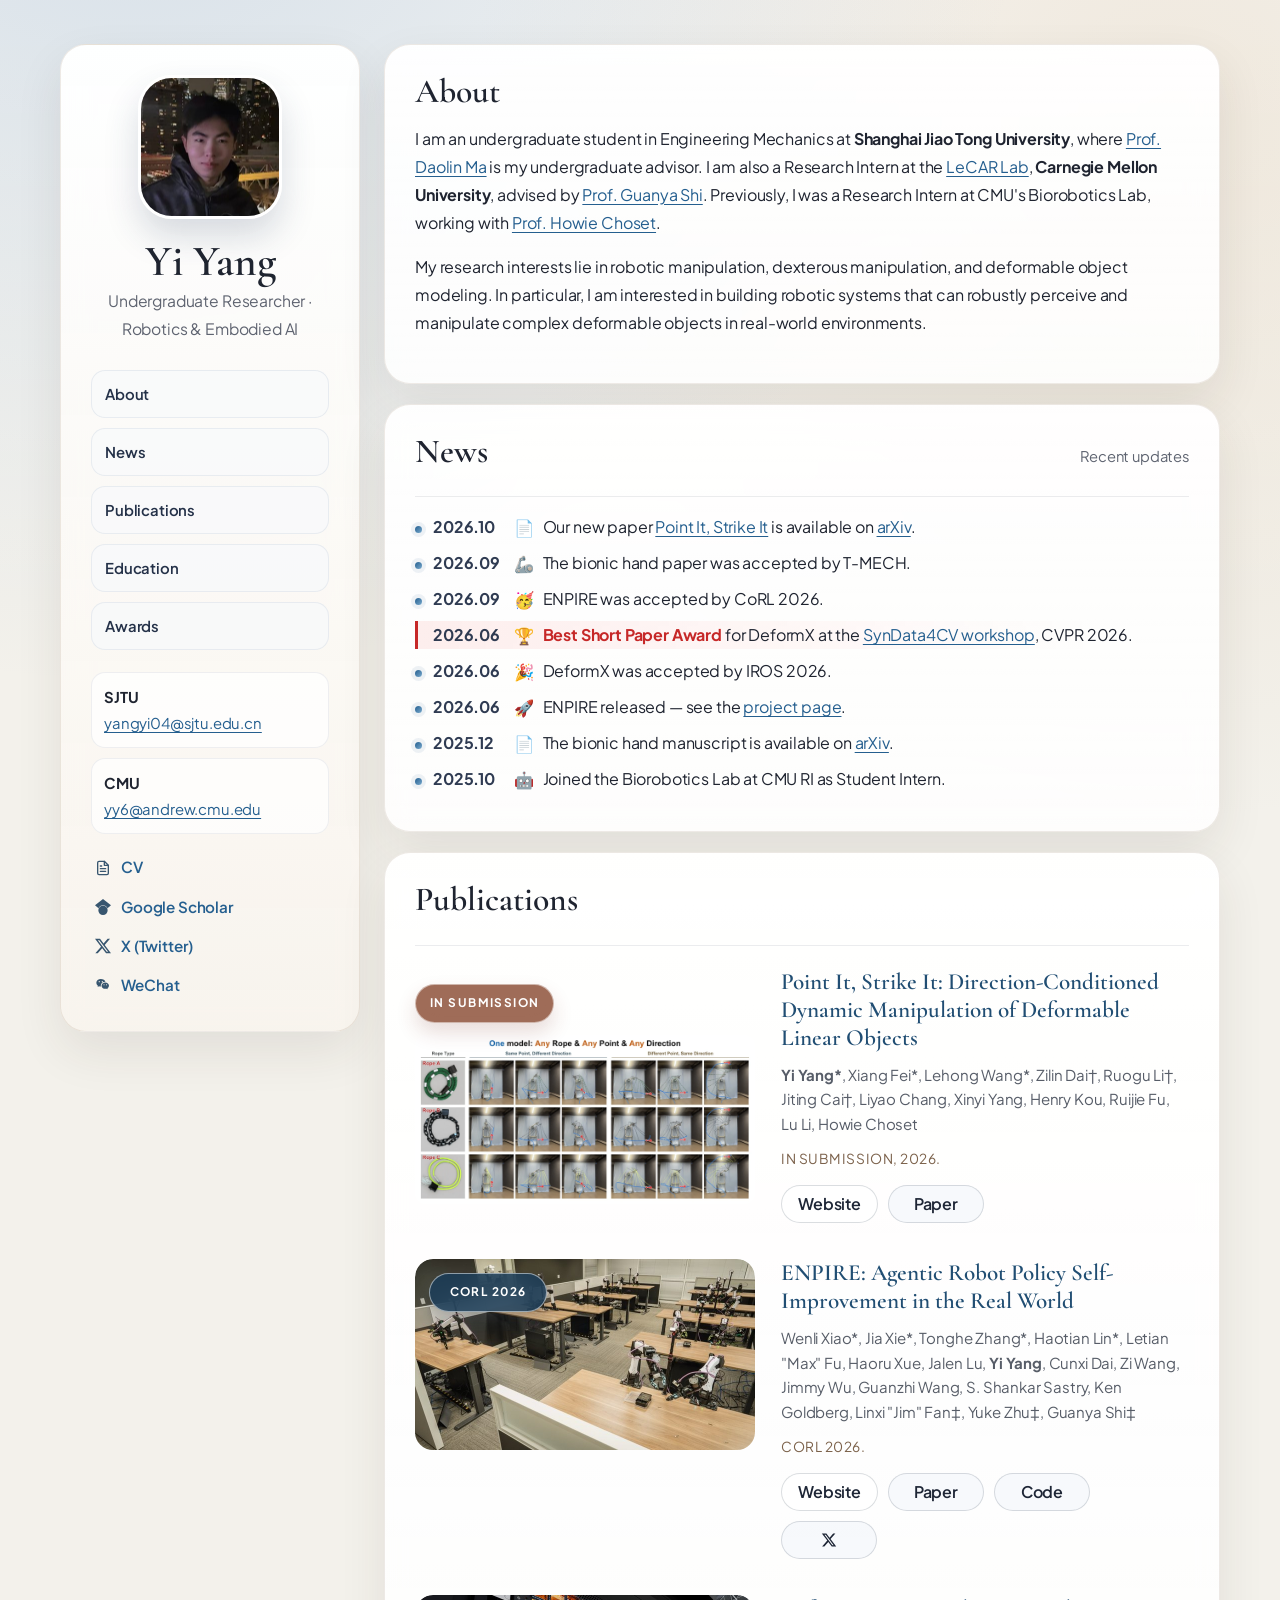
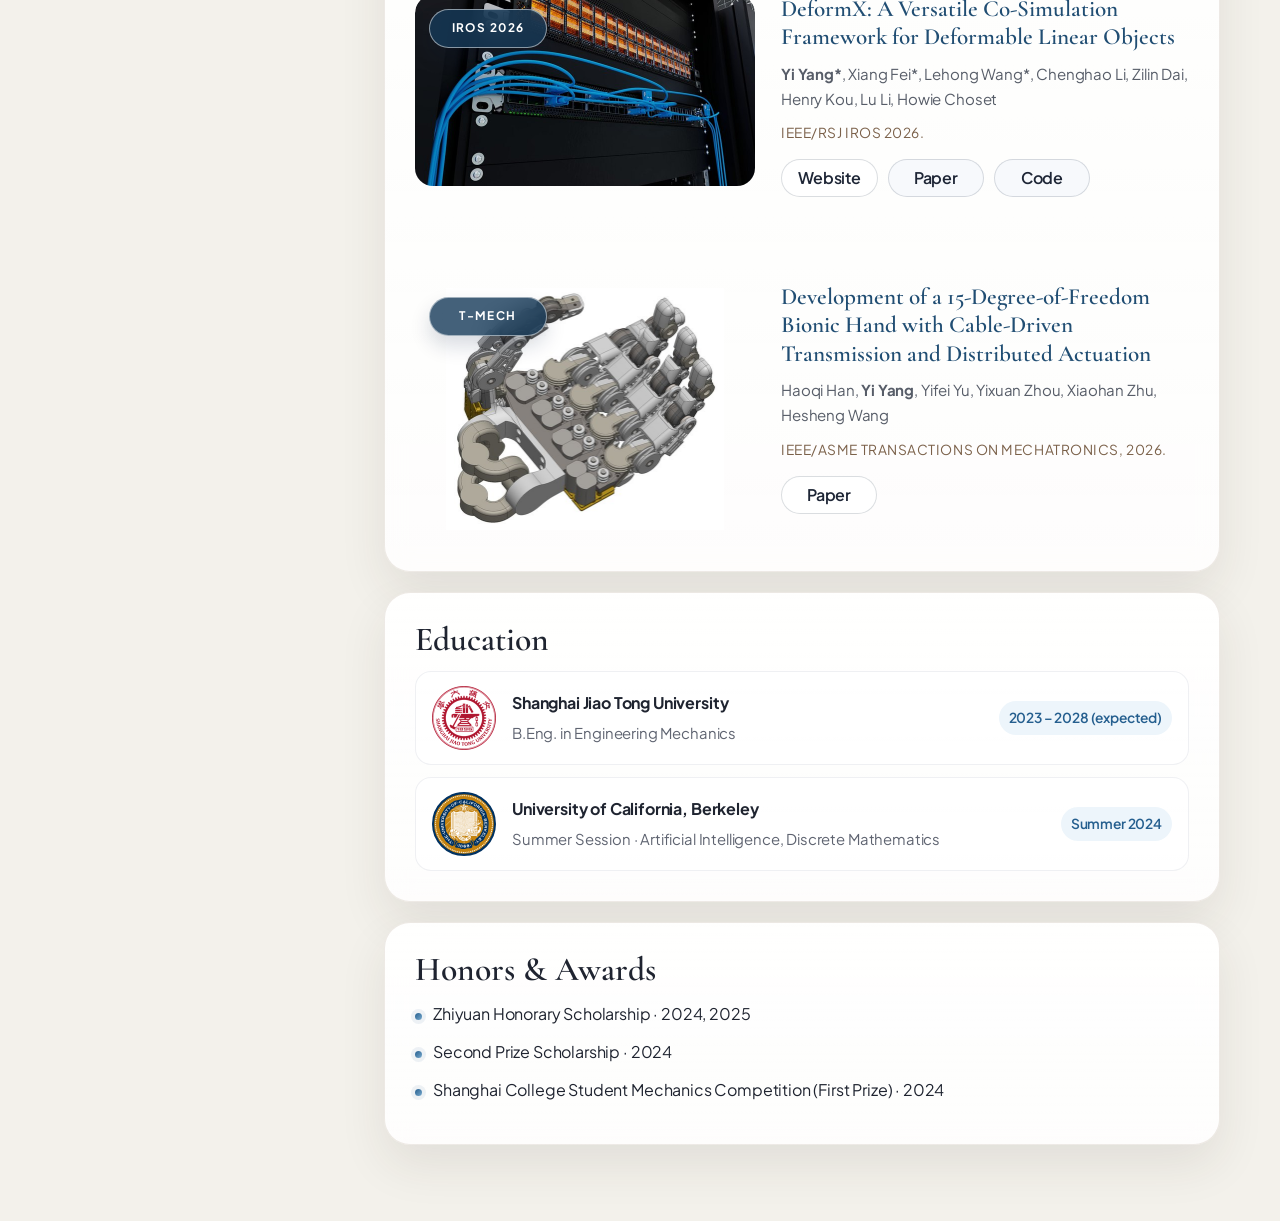
==== commit abfc2129: "Rename project links and add released code repositories" ====
--- a/index.html
+++ b/index.html
@@ -153,7 +153,7 @@
               </p>
               <p class="pub-meta">In submission, 2026.</p>
               <div class="pub-links">
-                <a class="pub-btn" href="https://deformx.github.io/DeformY/" target="_blank" rel="noopener noreferrer">Project Page</a>
+                <a class="pub-btn" href="https://deformx.github.io/DeformY/" target="_blank" rel="noopener noreferrer">Website</a>
                 <a class="pub-btn ghost" href="https://arxiv.org/abs/2610.09573" target="_blank" rel="noopener noreferrer">Paper</a>
               </div>
             </div>
@@ -178,8 +178,9 @@
               </p>
               <p class="pub-meta">CoRL 2026.</p>
               <div class="pub-links">
-                <a class="pub-btn" href="https://research.nvidia.com/labs/gear/enpire/" target="_blank" rel="noopener noreferrer">Project Page</a>
+                <a class="pub-btn" href="https://research.nvidia.com/labs/gear/enpire/" target="_blank" rel="noopener noreferrer">Website</a>
                 <a class="pub-btn ghost" href="https://arxiv.org/abs/2606.19980" target="_blank" rel="noopener noreferrer">Paper</a>
+                <a class="pub-btn ghost" href="https://github.com/NVlabs/ENPIRE" target="_blank" rel="noopener noreferrer">Code</a>
                 <a class="pub-btn ghost" href="https://x.com/DrJimFan/status/2066921736369766762" target="_blank" rel="noopener noreferrer" aria-label="ENPIRE announcement on X">
                   <svg class="pub-icon" viewBox="0 0 24 24" width="16" height="16" fill="currentColor" aria-hidden="true" focusable="false">
                     <path d="M18.244 2.25h3.308l-7.227 8.26 8.502 11.24H16.17l-5.214-6.817L4.99 21.75H1.68l7.73-8.835L1.254 2.25H8.08l4.713 6.231zm-1.161 17.52h1.833L7.084 4.126H5.117z"/>
@@ -206,8 +207,9 @@
               </p>
               <p class="pub-meta">IEEE/RSJ IROS 2026.</p>
               <div class="pub-links">
-                <a class="pub-btn" href="https://deformx.github.io/" target="_blank" rel="noopener noreferrer">Project Page</a>
+                <a class="pub-btn" href="https://deformx.github.io/" target="_blank" rel="noopener noreferrer">Website</a>
                 <a class="pub-btn ghost" href="https://arxiv.org/abs/2606.22116" target="_blank" rel="noopener noreferrer">Paper</a>
+                <a class="pub-btn ghost" href="https://github.com/DeformX/DeformX" target="_blank" rel="noopener noreferrer">Code</a>
               </div>
             </div>
           </article>
